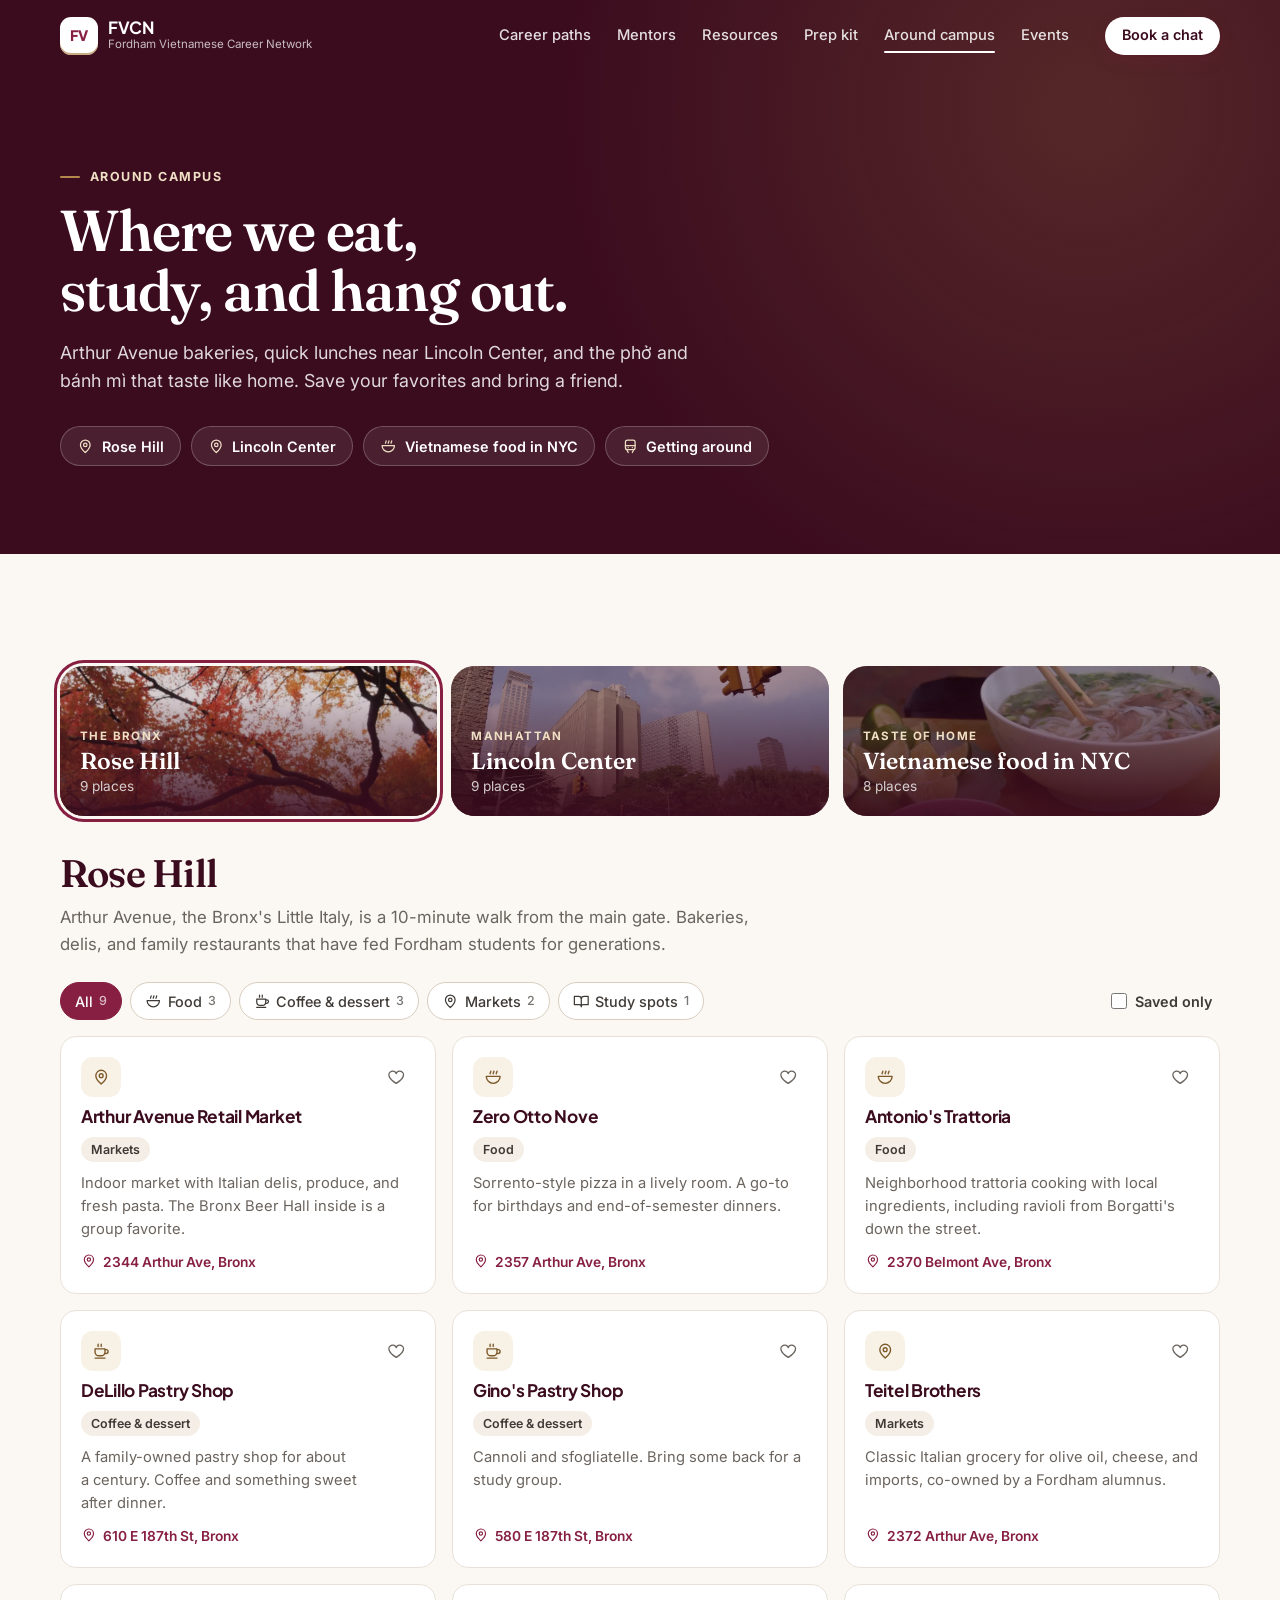
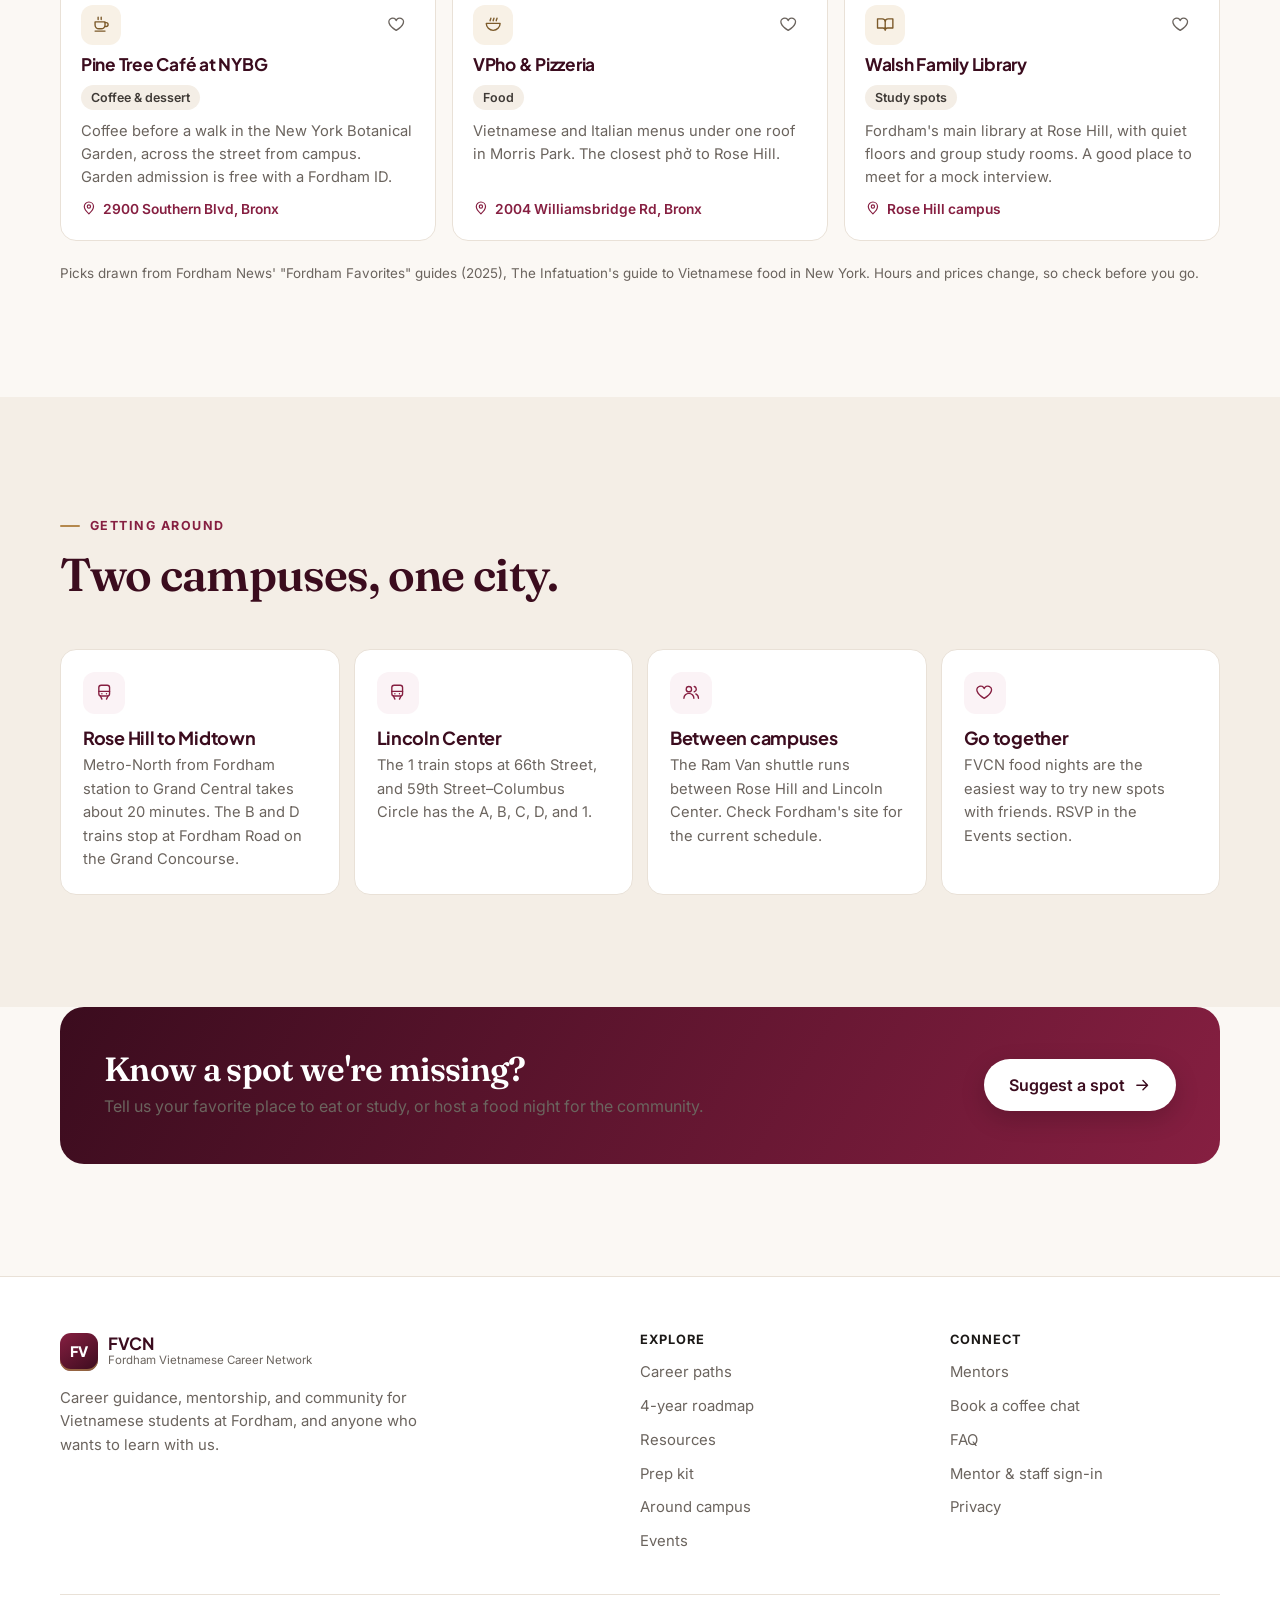
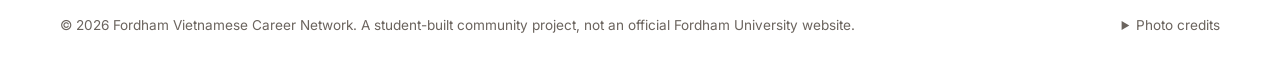
==== campus.html @ 56d2e9f6 "Add an Around campus guide for food, coffee, and study spots - New campus.html with 26 places in thr" ====
<!DOCTYPE html>
<html lang="en">
<head>
  <meta charset="UTF-8" />
  <meta name="viewport" content="width=device-width, initial-scale=1.0" />
  <title>Around campus · FVCN</title>
  <meta
    name="description"
    content="Where Vietnamese students at Fordham eat, get coffee, and study near Rose Hill and Lincoln Center, plus the best Vietnamese food in New York City."
  />
  <meta name="theme-color" content="#861f41" />
  <meta property="og:title" content="Around campus · FVCN" />
  <meta property="og:description" content="Food, coffee, and study spots near Rose Hill and Lincoln Center, plus Vietnamese food around NYC." />
  <meta property="og:type" content="website" />
  <meta property="og:url" content="https://dquanbui.github.io/Fordham_Vietnamese_Career_Network/campus.html" />
  <meta property="og:image" content="https://dquanbui.github.io/Fordham_Vietnamese_Career_Network/assets/og-image.jpg" />
  <meta name="twitter:card" content="summary_large_image" />
  <link rel="canonical" href="https://dquanbui.github.io/Fordham_Vietnamese_Career_Network/campus.html" />
  <link rel="icon" href="assets/icons/favicon.svg" type="image/svg+xml" />
  <link rel="icon" href="assets/icons/favicon-48.png" sizes="48x48" type="image/png" />
  <link rel="apple-touch-icon" href="assets/icons/apple-touch-icon.png" />
  <link rel="manifest" href="site.webmanifest" />

  <link rel="preconnect" href="https://fonts.googleapis.com" />
  <link rel="preconnect" href="https://fonts.gstatic.com" crossorigin />
  <link
    href="https://fonts.googleapis.com/css2?family=Fraunces:opsz,wght@9..144,500;9..144,600;9..144,700&family=Inter:wght@400;500;600;700&family=Plus+Jakarta+Sans:wght@600;700;800&display=swap"
    rel="stylesheet"
  />
  <link rel="stylesheet" href="css/style.css" />
  <link rel="stylesheet" href="css/campus.css" />
  <script>document.documentElement.classList.add("js");</script>
</head>
<body>
  <a class="skip-link" href="#main">Skip to content</a>

  <!-- Icon sprite: reference with <svg class="icon"><use href="#i-name"></use></svg> -->
  <svg class="sprite" aria-hidden="true" focusable="false">
    <symbol id="i-arrow-right" viewBox="0 0 24 24"><path d="M5 12h14M13 6l6 6-6 6" /></symbol>
    <symbol id="i-check" viewBox="0 0 24 24"><path d="M20 6 9 17l-5-5" /></symbol>
    <symbol id="i-search" viewBox="0 0 24 24"><circle cx="11" cy="11" r="7" /><path d="m20 20-3.5-3.5" /></symbol>
    <symbol id="i-calendar" viewBox="0 0 24 24"><rect x="3" y="5" width="18" height="16" rx="2" /><path d="M16 3v4M8 3v4M3 10h18" /></symbol>
    <symbol id="i-calendar-plus" viewBox="0 0 24 24"><rect x="3" y="5" width="18" height="16" rx="2" /><path d="M16 3v4M8 3v4M3 10h18M12 13v5M9.5 15.5h5" /></symbol>
    <symbol id="i-clock" viewBox="0 0 24 24"><circle cx="12" cy="12" r="9" /><path d="M12 7v5l3 2" /></symbol>
    <symbol id="i-pin" viewBox="0 0 24 24"><path d="M12 21s-7-6.2-7-11a7 7 0 0 1 14 0c0 4.8-7 11-7 11z" /><circle cx="12" cy="10" r="2.5" /></symbol>
    <symbol id="i-coffee" viewBox="0 0 24 24"><path d="M4 9h13v4a5 5 0 0 1-5 5H9a5 5 0 0 1-5-5z" /><path d="M17 10h1.5a2.5 2.5 0 0 1 0 5H17M8 3v3M12 3v3M4 21h13" /></symbol>
    <symbol id="i-users" viewBox="0 0 24 24"><circle cx="9" cy="8" r="3.5" /><path d="M2.5 20a6.5 6.5 0 0 1 13 0M16 4.6a3.5 3.5 0 0 1 0 6.8M18 14.3a6.5 6.5 0 0 1 3.5 5.7" /></symbol>
    <symbol id="i-compass" viewBox="0 0 24 24"><circle cx="12" cy="12" r="9" /><path d="m15.5 8.5-2 5-5 2 2-5z" /></symbol>
    <symbol id="i-send" viewBox="0 0 24 24"><path d="M21 3 10 14M21 3l-7 18-4-7-7-4z" /></symbol>
    <symbol id="i-message" viewBox="0 0 24 24"><path d="M21 12a8 8 0 0 1-11.6 7.1L4 20l1-4.6A8 8 0 1 1 21 12z" /></symbol>
    <symbol id="i-chart" viewBox="0 0 24 24"><path d="M3 3v18h18" /><path d="m7 15 4-4 3 3 5-6" /></symbol>
    <symbol id="i-megaphone" viewBox="0 0 24 24"><path d="M3 10v4a1 1 0 0 0 1 1h3l7 5V4L7 9H4a1 1 0 0 0-1 1z" /><path d="M18 8.5a5 5 0 0 1 0 7" /></symbol>
    <symbol id="i-database" viewBox="0 0 24 24"><ellipse cx="12" cy="5.5" rx="8" ry="3" /><path d="M4 5.5v13c0 1.7 3.6 3 8 3s8-1.3 8-3v-13M4 12c0 1.7 3.6 3 8 3s8-1.3 8-3" /></symbol>
    <symbol id="i-calculator" viewBox="0 0 24 24"><rect x="5" y="2.5" width="14" height="19" rx="2" /><path d="M8.5 6.5h7M8.5 11h.01M12 11h.01M15.5 11h.01M8.5 14.5h.01M12 14.5h.01M15.5 14.5h.01M8.5 18h7" /></symbol>
    <symbol id="i-code" viewBox="0 0 24 24"><path d="m8 7-5 5 5 5M16 7l5 5-5 5M14 4l-4 16" /></symbol>
    <symbol id="i-book" viewBox="0 0 24 24"><path d="M2 5h6a4 4 0 0 1 4 4v11a3 3 0 0 0-3-3H2zM22 5h-6a4 4 0 0 0-4 4v11a3 3 0 0 1 3-3h7z" /></symbol>
    <symbol id="i-file" viewBox="0 0 24 24"><path d="M14 3H7a2 2 0 0 0-2 2v14a2 2 0 0 0 2 2h10a2 2 0 0 0 2-2V8z" /><path d="M14 3v5h5M9 13h6M9 17h6" /></symbol>
    <symbol id="i-external" viewBox="0 0 24 24"><path d="M14 4h6v6M20 4l-9 9M18 14v5a1 1 0 0 1-1 1H5a1 1 0 0 1-1-1V7a1 1 0 0 1 1-1h5" /></symbol>
    <symbol id="i-ball" viewBox="0 0 24 24"><circle cx="12" cy="12" r="9" /><path d="m12 7.5 4 2.9-1.5 4.6h-5L8 10.4zM12 3v4.5M16 10.4l4.3-1.3M14.5 15l2.6 3.6M9.5 15l-2.6 3.6M8 10.4 3.7 9.1" /></symbol>
    <symbol id="i-hoop" viewBox="0 0 24 24"><circle cx="12" cy="12" r="9" /><path d="M3 12h18M12 3v18M5.6 5.6a9 9 0 0 1 0 12.8M18.4 5.6a9 9 0 0 0 0 12.8" /></symbol>
    <symbol id="i-bowl" viewBox="0 0 24 24"><path d="M3 11h18a9 9 0 0 1-18 0z" /><path d="M8 7.5c0-1.5 1-2 1-3.5M12 7.5c0-1.5 1-2 1-3.5M16 7.5c0-1.5 1-2 1-3.5" /></symbol>
    <symbol id="i-city" viewBox="0 0 24 24"><path d="M3 21h18M5 21V10l5-3v14M10 21V4l6 3v14M16 21v-9l4 2v7M13 10h.01M13 13h.01M13 16h.01" /></symbol>
    <symbol id="i-heart" viewBox="0 0 24 24"><path d="M12 20s-7.5-4.5-9.2-9.3A4.8 4.8 0 0 1 12 7.2a4.8 4.8 0 0 1 9.2 3.5C19.5 15.5 12 20 12 20z" /></symbol>
    <symbol id="i-cap" viewBox="0 0 24 24"><path d="m2 9 10-5 10 5-10 5z" /><path d="M6 11v5c0 1.5 2.7 3 6 3s6-1.5 6-3v-5M22 9v6" /></symbol>
    <symbol id="i-plus" viewBox="0 0 24 24"><path d="M12 5v14M5 12h14" /></symbol>
    <symbol id="i-chevron" viewBox="0 0 24 24"><path d="m6 9 6 6 6-6" /></symbol>
    <symbol id="i-menu" viewBox="0 0 24 24"><path d="M4 7h16M4 12h16M4 17h16" /></symbol>
    <symbol id="i-x" viewBox="0 0 24 24"><path d="M6 6l12 12M18 6 6 18" /></symbol>
    <symbol id="i-copy" viewBox="0 0 24 24"><rect x="8" y="8" width="13" height="13" rx="2" /><path d="M16 8V5a2 2 0 0 0-2-2H5a2 2 0 0 0-2 2v9a2 2 0 0 0 2 2h3" /></symbol>
    <symbol id="i-arrow-up" viewBox="0 0 24 24"><path d="M12 19V5M6 11l6-6 6 6" /></symbol>
    <symbol id="i-briefcase" viewBox="0 0 24 24"><rect x="3" y="7" width="18" height="13" rx="2" /><path d="M9 7V5a2 2 0 0 1 2-2h2a2 2 0 0 1 2 2v2M3 13h18" /></symbol>
    <!-- Filled brand mark: use with class="icon icon-fill" -->
    <symbol id="i-linkedin" viewBox="0 0 24 24"><path d="M20.45 20.45h-3.56v-5.57c0-1.33-.02-3.04-1.85-3.04-1.85 0-2.14 1.45-2.14 2.94v5.67H9.35V9h3.41v1.56h.05c.48-.9 1.64-1.85 3.37-1.85 3.6 0 4.27 2.37 4.27 5.46v6.28zM5.34 7.43a2.06 2.06 0 1 1 0-4.12 2.06 2.06 0 0 1 0 4.12zM7.12 20.45H3.56V9h3.56v11.45zM22.22 0H1.77C.79 0 0 .77 0 1.73v20.54C0 23.23.79 24 1.77 24h20.45c.98 0 1.78-.77 1.78-1.73V1.73C24 .77 23.2 0 22.22 0z" /></symbol>
    <symbol id="i-play" viewBox="0 0 24 24"><path d="M7 4.5v15l12-7.5z" /></symbol>
    <symbol id="i-shuffle" viewBox="0 0 24 24"><path d="M16 3h5v5M4 20 21 3M21 16v5h-5M15 15l6 6M4 4l5 5" /></symbol>
    <symbol id="i-star" viewBox="0 0 24 24"><path d="m12 3 2.7 5.6 6.1.9-4.4 4.3 1 6.1L12 17l-5.4 2.9 1-6.1-4.4-4.3 6.1-.9z" /></symbol>
    <symbol id="i-globe" viewBox="0 0 24 24"><circle cx="12" cy="12" r="9" /><path d="M3 12h18M12 3a14 14 0 0 1 0 18M12 3a14 14 0 0 0 0 18" /></symbol>
    <symbol id="i-train" viewBox="0 0 24 24"><rect x="5" y="3" width="14" height="14" rx="3" /><path d="M5 11h14M9 21l-2-4M15 21l2-4M9 14h.01M15 14h.01" /></symbol>
    <symbol id="i-list" viewBox="0 0 24 24"><path d="M9 6h11M9 12h11M9 18h11M4.5 6h.01M4.5 12h.01M4.5 18h.01" /></symbol>
    <symbol id="i-edit" viewBox="0 0 24 24"><path d="M4 20h4L19 9a2.8 2.8 0 0 0-4-4L4 16z" /><path d="m13.5 6.5 4 4" /></symbol>
    <symbol id="i-flag" viewBox="0 0 24 24"><path d="M5 21V4M5 4h11l-2 4 2 4H5" /></symbol>
  </svg>

  <header class="site-header" id="siteHeader">
    <nav class="navbar container" aria-label="Main">
      <a href="index.html" class="brand" aria-label="FVCN home">
        <span class="brand-mark" aria-hidden="true">FV</span>
        <span class="brand-text">
          <strong>FVCN</strong>
          <small>Fordham Vietnamese Career Network</small>
        </span>
      </a>

      <div class="nav-links" id="navLinks">
        <a href="index.html#paths">Career paths</a>
        <a href="index.html#mentors">Mentors</a>
        <a href="index.html#resources">Resources</a>
        <a href="prep.html">Prep kit</a>
        <a href="campus.html" class="is-active" aria-current="page">Around campus</a>
        <a href="index.html#events">Events</a>
        <a href="index.html#booking" class="btn btn-primary nav-mobile-cta">Book a coffee chat</a>
      </div>

      <div class="nav-actions">
        <a href="index.html#booking" class="btn btn-primary btn-sm nav-cta">Book a chat</a>
        <button class="nav-toggle" id="navToggle" type="button" aria-label="Open menu" aria-expanded="false" aria-controls="navLinks">
          <svg class="icon" aria-hidden="true"><use href="#i-menu"></use></svg>
        </button>
      </div>
    </nav>
  </header>

  <main id="main">
    <section class="page-hero">
      <div class="container page-hero-inner">
        <p class="eyebrow eyebrow-light">Around campus</p>
        <h1>Where we eat, study, and hang out.</h1>
        <p class="page-hero-lead">
          Arthur Avenue bakeries, quick lunches near Lincoln Center, and the phở and bánh mì
          that taste like home. Save your favorites and bring a friend.
        </p>
        <nav class="page-hero-links" aria-label="On this page" id="areaLinks"></nav>
      </div>
    </section>

    <section class="section" id="places">
      <div class="container">
        <div class="area-tabs" id="areaTabs" role="tablist" aria-label="Area"></div>

        <div class="area-intro" id="areaIntro"></div>

        <div class="toolbar">
          <div class="chips" id="typeFilters" role="group" aria-label="Filter by type"></div>
          <label class="saved-toggle"><input type="checkbox" id="savedOnly" /> Saved only <span id="savedCount"></span></label>
        </div>

        <div class="place-grid" id="placeGrid" role="tabpanel"></div>
        <p class="place-sources">
          Picks drawn from Fordham News' "Fordham Favorites" guides (2025), The Infatuation's guide to
          Vietnamese food in New York. Hours and prices change, so check before you go.
        </p>
      </div>
    </section>

    <section class="section section-tinted" id="getting-around">
      <div class="container">
        <div class="section-head">
          <p class="eyebrow">Getting around</p>
          <h2>Two campuses, one city.</h2>
        </div>
        <div class="around-grid" id="aroundGrid"></div>
      </div>
    </section>

    <section class="section prep-cta-section">
      <div class="container">
        <div class="prep-cta">
          <div>
            <h2>Know a spot we're missing?</h2>
            <p>Tell us your favorite place to eat or study, or host a food night for the community.</p>
          </div>
          <a class="btn btn-light btn-lg" href="index.html#get-involved">Suggest a spot
            <svg class="icon" aria-hidden="true"><use href="#i-arrow-right"></use></svg></a>
        </div>
      </div>
    </section>
  </main>

  <footer class="footer">
    <div class="container footer-grid">
      <div class="footer-brand">
        <a href="index.html" class="brand">
          <span class="brand-mark" aria-hidden="true">FV</span>
          <span class="brand-text">
            <strong>FVCN</strong>
            <small>Fordham Vietnamese Career Network</small>
          </span>
        </a>
        <p>Career guidance, mentorship, and community for Vietnamese students at Fordham, and anyone who wants to learn with us.</p>
      </div>

      <nav class="footer-col" aria-label="Explore">
        <h3>Explore</h3>
        <a href="index.html#paths">Career paths</a>
        <a href="index.html#roadmap">4-year roadmap</a>
        <a href="index.html#resources">Resources</a>
        <a href="prep.html">Prep kit</a>
        <a href="campus.html">Around campus</a>
        <a href="index.html#events">Events</a>
      </nav>

      <nav class="footer-col" aria-label="Connect">
        <h3>Connect</h3>
        <a href="index.html#mentors">Mentors</a>
        <a href="index.html#booking">Book a coffee chat</a>
        <a href="index.html#faq">FAQ</a>
        <a href="dashboard.html">Mentor &amp; staff sign-in</a>
        <a href="privacy.html">Privacy</a>
      </nav>
    </div>
    <div class="container footer-bottom">
      <p>© <span id="year">2026</span> Fordham Vietnamese Career Network. A student-built community project, not an official Fordham University website.</p>
      <details class="credits">
        <summary>Photo credits</summary>
        <ul id="photoCredits"></ul>
      </details>
    </div>
  </footer>

  <button class="back-to-top" id="backToTop" type="button" aria-label="Back to top">
    <svg class="icon" aria-hidden="true"><use href="#i-arrow-up"></use></svg>
  </button>

  <div class="toast-region" id="toastRegion" aria-live="polite" aria-atomic="true"></div>

  <noscript>
    <p class="noscript">Please enable JavaScript to browse places around campus.</p>
  </noscript>

  <script src="js/utils.js"></script>
  <script src="js/page.js"></script>
  <script src="js/data.js"></script>
  <script src="js/campus-data.js"></script>
  <script src="js/campus.js"></script>
</body>
</html>
---- css/style.css ----
/* ==========================================================================
   Design tokens
   ========================================================================== */
:root {
  /* Fordham Maroon is PMS 208 C. Neutrals borrow from Rose Hill's limestone; bronze is the accent. */
  --maroon: #861f41;
  --maroon-700: #6b1733;
  --maroon-900: #3b0c1e;
  --maroon-50: #fbf3f6;
  --maroon-100: #f3dde5;
  --gold: #b4884d;
  --gold-50: #f8f1e6;
  --gold-100: #efdfc4;

  --bg: #fbf8f4;
  --surface: #ffffff;
  --surface-2: #f4eee6;
  --ink: #1c1917;
  --ink-2: #3f3a36;
  --muted: #6b645e;
  --line: #e9e1d7;
  --line-strong: #d9cdbf;
  --success: #1f7a4d;
  --success-50: #eaf6ef;
  --danger: #b42318;

  --font-body: "Inter", ui-sans-serif, system-ui, -apple-system, "Segoe UI", sans-serif;
  --font-display: "Plus Jakarta Sans", var(--font-body);
  --font-serif: "Fraunces", Georgia, "Times New Roman", serif;

  --radius-sm: 10px;
  --radius: 16px;
  --radius-lg: 24px;
  --shadow-sm: 0 1px 2px rgba(28, 25, 23, 0.05);
  --shadow: 0 1px 2px rgba(28, 25, 23, 0.04), 0 8px 24px rgba(59, 12, 30, 0.06);
  --shadow-lg: 0 2px 4px rgba(28, 25, 23, 0.04), 0 24px 60px rgba(59, 12, 30, 0.12);

  --accent: var(--maroon);
  --container: 1160px;
  --header-h: 72px;
  --ease: cubic-bezier(0.2, 0.7, 0.2, 1);
}

/* ==========================================================================
   Base
   ========================================================================== */
*,
*::before,
*::after {
  box-sizing: border-box;
}

* {
  margin: 0;
}

html {
  scroll-behavior: smooth;
  scroll-padding-top: calc(var(--header-h) + 16px);
  -webkit-text-size-adjust: 100%;
}

body {
  font-family: var(--font-body);
  font-size: 1rem;
  line-height: 1.6;
  color: var(--ink);
  background: var(--bg);
  -webkit-font-smoothing: antialiased;
  overflow-x: hidden;
}

img,
svg {
  display: block;
  max-width: 100%;
}

/* Components set their own display; make sure the hidden attribute always wins. */
[hidden] {
  display: none !important;
}

a {
  color: inherit;
  text-decoration: none;
}

button,
input,
select,
textarea {
  font: inherit;
  color: inherit;
}

button {
  cursor: pointer;
  background: none;
  border: 0;
  padding: 0;
}

ul,
ol {
  padding: 0;
  list-style: none;
}

h1,
h2,
h3 {
  font-family: var(--font-display);
  color: var(--maroon-900);
  line-height: 1.15;
  letter-spacing: -0.025em;
  text-wrap: balance;
}

h1,
h2 {
  font-family: var(--font-serif);
  font-optical-sizing: auto;
  font-weight: 600;
  letter-spacing: -0.02em;
}

h1 {
  font-size: clamp(2.6rem, 5.6vw, 4.5rem);
  line-height: 1.04;
}

h2 {
  font-size: clamp(2rem, 3.6vw, 2.9rem);
  line-height: 1.1;
}

h3 {
  font-size: 1.125rem;
  font-weight: 700;
  letter-spacing: -0.015em;
}

p {
  color: var(--muted);
  text-wrap: pretty;
}

:focus-visible {
  outline: 3px solid rgba(180, 136, 77, 0.7);
  outline-offset: 2px;
  border-radius: 6px;
}

::selection {
  background: var(--maroon-100);
  color: var(--maroon-900);
}

.icon {
  width: 1.15em;
  height: 1.15em;
  flex: none;
  fill: none;
  stroke: currentColor;
  stroke-width: 1.8;
  stroke-linecap: round;
  stroke-linejoin: round;
}

.sprite {
  position: absolute;
  width: 0;
  height: 0;
  overflow: hidden;
}

.sr-only {
  position: absolute;
  width: 1px;
  height: 1px;
  padding: 0;
  margin: -1px;
  overflow: hidden;
  clip: rect(0, 0, 0, 0);
  white-space: nowrap;
  border: 0;
}

.skip-link {
  position: absolute;
  left: 16px;
  top: -60px;
  z-index: 200;
  padding: 10px 16px;
  border-radius: var(--radius-sm);
  background: var(--maroon);
  color: white;
  font-weight: 600;
  transition: top 0.2s;
}

.skip-link:focus {
  top: 12px;
}

.container {
  width: min(var(--container), 100% - 40px);
  margin-inline: auto;
}

.section {
  padding-block: clamp(72px, 9vw, 112px);
}

.section-tinted {
  background: var(--surface-2);
}

.section-head {
  max-width: 720px;
  margin-bottom: clamp(32px, 4vw, 48px);
}

.section-head h2 {
  margin-bottom: 14px;
}

.section-head p:not(.eyebrow) {
  font-size: 1.075rem;
}

.eyebrow {
  display: inline-flex;
  align-items: center;
  gap: 10px;
  margin-bottom: 14px;
  color: var(--maroon);
  font-size: 0.78rem;
  font-weight: 700;
  letter-spacing: 0.12em;
  text-transform: uppercase;
}

.eyebrow::before {
  content: "";
  width: 20px;
  height: 2px;
  border-radius: 2px;
  background: var(--gold);
}

.eyebrow-light {
  color: var(--gold-100);
}

.lead {
  font-size: clamp(1.075rem, 1.4vw, 1.2rem);
  color: var(--ink-2);
}

/* ==========================================================================
   Buttons, chips, tags
   ========================================================================== */
.btn {
  display: inline-flex;
  align-items: center;
  justify-content: center;
  gap: 8px;
  min-height: 44px;
  padding: 0 18px;
  border: 1px solid transparent;
  border-radius: 999px;
  font-weight: 600;
  font-size: 0.95rem;
  line-height: 1;
  white-space: nowrap;
  transition: background 0.2s, border-color 0.2s, color 0.2s, box-shadow 0.2s, transform 0.2s var(--ease);
}

.btn:active {
  transform: translateY(1px);
}

.btn-sm {
  min-height: 38px;
  padding: 0 16px;
  font-size: 0.9rem;
}

.btn-lg {
  min-height: 52px;
  padding: 0 24px;
  font-size: 1rem;
}

.btn-block {
  width: 100%;
}

.btn-primary {
  background: var(--maroon);
  color: white;
  box-shadow: 0 1px 2px rgba(59, 12, 30, 0.2), 0 6px 16px rgba(134, 31, 65, 0.18);
}

.btn-primary:hover {
  background: var(--maroon-700);
  box-shadow: 0 1px 2px rgba(59, 12, 30, 0.2), 0 10px 24px rgba(134, 31, 65, 0.26);
}

.btn-secondary {
  background: var(--surface);
  color: var(--maroon-900);
  border-color: var(--line-strong);
  box-shadow: var(--shadow-sm);
}

.btn-secondary:hover {
  border-color: var(--maroon);
  color: var(--maroon);
}

.btn-ghost {
  color: var(--maroon);
}

.btn-light {
  background: white;
  color: var(--maroon-900);
  box-shadow: 0 8px 24px rgba(0, 0, 0, 0.18);
}

.btn-light:hover {
  background: var(--gold-50);
  box-shadow: 0 12px 30px rgba(0, 0, 0, 0.24);
}

.btn-outline-light {
  border-color: rgba(255, 255, 255, 0.45);
  background: rgba(255, 255, 255, 0.06);
  color: white;
  backdrop-filter: blur(6px);
}

.btn-outline-light:hover {
  border-color: white;
  background: rgba(255, 255, 255, 0.14);
}

.btn-ghost:hover {
  background: var(--maroon-50);
}

.btn[disabled],
.btn.is-loading {
  opacity: 0.7;
  pointer-events: none;
}

.btn.is-loading .icon {
  display: none;
}

.btn.is-loading::after {
  content: "";
  width: 16px;
  height: 16px;
  border: 2px solid currentColor;
  border-right-color: transparent;
  border-radius: 50%;
  animation: spin 0.7s linear infinite;
}

.icon-btn {
  display: grid;
  place-items: center;
  width: 40px;
  height: 40px;
  border-radius: 50%;
  color: var(--ink-2);
  transition: background 0.2s;
}

.icon-btn:hover {
  background: var(--surface-2);
}

.chips {
  display: flex;
  flex-wrap: wrap;
  gap: 8px;
}

.chip {
  display: inline-flex;
  align-items: center;
  gap: 6px;
  min-height: 38px;
  padding: 0 14px;
  border: 1px solid var(--line-strong);
  border-radius: 999px;
  background: var(--surface);
  color: var(--ink-2);
  font-size: 0.9rem;
  font-weight: 500;
  transition: background 0.2s, border-color 0.2s, color 0.2s;
}

.chip:hover {
  border-color: var(--maroon);
  color: var(--maroon);
}

.chip[aria-pressed="true"] {
  background: var(--maroon);
  border-color: var(--maroon);
  color: white;
}

.chip .count {
  font-size: 0.78rem;
  opacity: 0.7;
}

.tag {
  display: inline-flex;
  align-items: center;
  gap: 6px;
  padding: 4px 10px;
  border-radius: 999px;
  background: var(--surface-2);
  color: var(--ink-2);
  font-size: 0.78rem;
  font-weight: 600;
  line-height: 1.4;
  white-space: nowrap;
}

.tag-maroon {
  background: var(--maroon-50);
  color: var(--maroon);
}

.tag-gold {
  background: var(--gold-50);
  color: #7c5a2a;
}

.tag-success {
  background: var(--success-50);
  color: var(--success);
}

/* ==========================================================================
   Header
   ========================================================================== */
.site-header {
  position: fixed;
  inset: 0 0 auto;
  z-index: 100;
  height: var(--header-h);
  background: rgba(252, 250, 247, 0.8);
  backdrop-filter: saturate(180%) blur(14px);
  -webkit-backdrop-filter: saturate(180%) blur(14px);
  border-bottom: 1px solid transparent;
  transition: border-color 0.25s, box-shadow 0.25s;
}

.site-header.is-scrolled {
  border-bottom-color: var(--line);
  box-shadow: 0 4px 20px rgba(59, 12, 30, 0.04);
}

.navbar {
  height: 100%;
  display: flex;
  align-items: center;
  gap: 24px;
}

.brand {
  display: flex;
  align-items: center;
  gap: 10px;
  flex: none;
}

.brand-mark {
  display: grid;
  place-items: center;
  width: 38px;
  height: 38px;
  border-radius: 11px;
  background: linear-gradient(145deg, var(--maroon), var(--maroon-900));
  color: white;
  font-family: var(--font-display);
  font-size: 0.9rem;
  font-weight: 800;
  letter-spacing: -0.02em;
  box-shadow: inset 0 -2px 0 rgba(180, 136, 77, 0.7);
}

.brand-text strong {
  display: block;
  font-family: var(--font-display);
  font-size: 1.05rem;
  line-height: 1.1;
  color: var(--maroon-900);
  letter-spacing: -0.02em;
}

.brand-text small {
  display: block;
  color: var(--muted);
  font-size: 0.72rem;
  line-height: 1.3;
}

.nav-links {
  display: flex;
  align-items: center;
  gap: 2px;
  margin-left: auto;
}

.nav-links a:not(.btn) {
  position: relative;
  padding: 8px 12px;
  border-radius: 8px;
  color: var(--ink-2);
  font-size: 0.92rem;
  font-weight: 500;
  transition: color 0.2s, background 0.2s;
}

.nav-links a:not(.btn):hover {
  color: var(--maroon);
  background: var(--maroon-50);
}

.nav-links a.is-active {
  color: var(--maroon);
}

.nav-links a.is-active::after {
  content: "";
  position: absolute;
  left: 12px;
  right: 12px;
  bottom: 2px;
  height: 2px;
  border-radius: 2px;
  background: var(--maroon);
}

.nav-mobile-cta {
  display: none;
}

.site-header:not(.is-scrolled) {
  background: transparent;
  backdrop-filter: none;
  -webkit-backdrop-filter: none;
}

.site-header:not(.is-scrolled) .brand-text strong,
.site-header:not(.is-scrolled) .nav-toggle {
  color: white;
}

.site-header:not(.is-scrolled) .brand-text small {
  color: rgba(255, 255, 255, 0.72);
}

.site-header:not(.is-scrolled) .brand-mark {
  background: white;
  color: var(--maroon);
}

.site-header:not(.is-scrolled) .nav-toggle:hover {
  background: rgba(255, 255, 255, 0.14);
}

.site-header:not(.is-scrolled) .nav-cta {
  background: white;
  color: var(--maroon-900);
}

@media (min-width: 901px) {
  .site-header:not(.is-scrolled) .nav-links a:not(.btn) {
    color: rgba(255, 255, 255, 0.86);
  }

  .site-header:not(.is-scrolled) .nav-links a:not(.btn):hover {
    background: rgba(255, 255, 255, 0.12);
    color: white;
  }

  .site-header:not(.is-scrolled) .nav-links a.is-active::after {
    background: white;
  }
}

.nav-actions {
  display: flex;
  align-items: center;
  gap: 8px;
}

.nav-toggle {
  display: none;
  place-items: center;
  width: 42px;
  height: 42px;
  border-radius: 10px;
  color: var(--maroon-900);
}

.nav-toggle .icon {
  width: 22px;
  height: 22px;
}

.nav-toggle:hover {
  background: var(--maroon-50);
}

/* ==========================================================================
   Hero
   ========================================================================== */
.hero {
  position: relative;
  padding: calc(var(--header-h) + clamp(56px, 8vw, 112px)) 0 clamp(128px, 13vw, 168px);
  overflow: hidden;
  isolation: isolate;
  background: var(--maroon-900);
  color: white;
}

.hero-media {
  position: absolute;
  inset: 0;
  z-index: -2;
}

.hero-media img {
  width: 100%;
  height: 100%;
  object-fit: cover;
  object-position: center 40%;
  animation: heroZoom 16s ease-out both;
}

.hero::before {
  content: "";
  position: absolute;
  inset: 0;
  z-index: -1;
  background:
    linear-gradient(90deg, rgba(59, 12, 30, 0.95) 0%, rgba(59, 12, 30, 0.84) 38%, rgba(59, 12, 30, 0.5) 72%, rgba(59, 12, 30, 0.35) 100%),
    linear-gradient(180deg, rgba(59, 12, 30, 0.55) 0%, transparent 28%, transparent 62%, rgba(59, 12, 30, 0.75) 100%);
}

.hero-grid {
  display: grid;
  grid-template-columns: minmax(0, 1.15fr) minmax(0, 0.85fr);
  gap: clamp(40px, 6vw, 80px);
  align-items: center;
}

.hero h1 {
  margin-bottom: 22px;
  color: white;
}

.hero h1 .accent {
  font-style: italic;
  background: linear-gradient(90deg, #f6dfbb, #d9a866);
  -webkit-background-clip: text;
  background-clip: text;
  -webkit-text-fill-color: transparent;
}

.hero .lead {
  max-width: 580px;
  color: rgba(255, 255, 255, 0.86);
}

.hero-actions {
  display: flex;
  flex-wrap: wrap;
  gap: 12px;
  margin-top: 32px;
}

.hero-quick {
  margin-top: 36px;
  padding-top: 24px;
  border-top: 1px solid rgba(255, 255, 255, 0.18);
}

.hero-quick-label {
  display: block;
  margin-bottom: 12px;
  color: rgba(255, 255, 255, 0.72);
  font-size: 0.875rem;
  font-weight: 500;
}

.hero-chips {
  display: flex;
  flex-wrap: wrap;
  gap: 8px;
}

.hero-chips .chip {
  border-color: rgba(255, 255, 255, 0.24);
  background: rgba(255, 255, 255, 0.08);
  color: white;
  backdrop-filter: blur(6px);
}

.hero-chips .chip .icon {
  color: var(--gold-100);
}

.hero-chips .chip:hover {
  border-color: white;
  background: white;
  color: var(--maroon);
}

.hero-chips .chip:hover .icon {
  color: inherit;
}

.hero-credit {
  position: absolute;
  left: 0;
  right: 0;
  bottom: 96px;
  display: flex;
  justify-content: flex-end;
  align-items: center;
  gap: 6px;
  color: rgba(255, 255, 255, 0.6);
  font-size: 0.78rem;
}

.hero-credit .icon {
  width: 14px;
  height: 14px;
}

.hero-card {
  padding: 24px;
  border: 1px solid rgba(255, 255, 255, 0.4);
  border-radius: var(--radius-lg);
  background: var(--surface);
  color: var(--ink);
  box-shadow: 0 30px 80px rgba(0, 0, 0, 0.35);
}

.hero-card-head {
  display: flex;
  align-items: flex-start;
  justify-content: space-between;
  gap: 12px;
  margin-bottom: 18px;
}

.hero-card-kicker {
  display: flex;
  align-items: center;
  gap: 8px;
  margin-bottom: 4px;
  color: var(--success);
  font-size: 0.8rem;
  font-weight: 600;
}

.live-dot {
  width: 8px;
  height: 8px;
  border-radius: 50%;
  background: #22a06b;
  box-shadow: 0 0 0 0 rgba(34, 160, 107, 0.5);
  animation: pulse 2s infinite;
}

.hero-card-title {
  font-size: 1.2rem;
}

.hero-mentors {
  display: grid;
  grid-template-columns: minmax(0, 1fr);
  gap: 4px;
}

.hero-mentor {
  display: flex;
  align-items: center;
  gap: 12px;
  padding: 10px;
  margin-inline: -10px;
  border-radius: 12px;
  transition: background 0.2s;
}

.hero-mentor:hover {
  background: var(--surface-2);
}

.hero-mentor-info,
.mini-item-info {
  flex: 1;
  min-width: 0;
  text-align: left;
}

.hero-mentor-info:hover strong,
.mini-item-info:hover strong {
  color: var(--maroon);
}

.hero-mentor-info strong {
  display: block;
  color: var(--ink);
  font-size: 0.95rem;
  font-weight: 600;
}

.hero-mentor-info > span {
  display: block;
  overflow: hidden;
  color: var(--muted);
  font-size: 0.82rem;
  white-space: nowrap;
  text-overflow: ellipsis;
}

.hero-mentor-info .company {
  display: inline-flex;
  vertical-align: bottom;
  gap: 5px;
  font-size: inherit;
  font-weight: 600;
  color: var(--ink-2);
}

.hero-mentor-info .company-marks {
  display: inline-flex;
  flex: none;
}

.company-marks .company-icon + .company-icon {
  margin-left: -6px;
}

.company-icon {
  width: 16px;
  height: 16px;
  border-radius: 4px;
}

.hero-mentor-info .dot {
  margin: 0 5px;
}

.hero-card-link {
  display: inline-flex;
  align-items: center;
  gap: 6px;
  margin-top: 10px;
  color: var(--maroon);
  font-size: 0.9rem;
  font-weight: 600;
}

.hero-card-link:hover .icon {
  transform: translateX(3px);
}

.hero-card-link .icon {
  transition: transform 0.2s var(--ease);
}

.hero-card-foot {
  display: flex;
  flex-wrap: wrap;
  gap: 8px 20px;
  margin-top: 18px;
  padding-top: 16px;
  border-top: 1px solid var(--line);
  color: var(--muted);
  font-size: 0.85rem;
}

.hero-card-foot span {
  display: inline-flex;
  align-items: center;
  gap: 6px;
}

/* ==========================================================================
   Avatars (shared)
   ========================================================================== */
.avatar {
  display: grid;
  place-items: center;
  flex: none;
  width: 44px;
  height: 44px;
  border-radius: 50%;
  background: var(--accent);
  color: white;
  font-family: var(--font-display);
  font-size: 0.9rem;
  font-weight: 700;
  letter-spacing: -0.01em;
}

.avatar-lg {
  width: 56px;
  height: 56px;
  font-size: 1.05rem;
}

[data-major="finance"] { --accent: #861f41; }
[data-major="marketing"] { --accent: #b45309; }
[data-major="info-systems"] { --accent: #1d4ed8; }
[data-major="ais"] { --accent: #047857; }
[data-major="cs"] { --accent: #6d28d9; }

/* ==========================================================================
   Proof: stats + logo marquee
   ========================================================================== */
.proof {
  position: relative;
  z-index: 2;
  margin-top: -72px;
  padding-bottom: clamp(56px, 7vw, 88px);
}

.stats {
  display: grid;
  grid-template-columns: repeat(4, 1fr);
  border: 1px solid var(--line);
  border-radius: var(--radius-lg);
  background: var(--surface);
  box-shadow: var(--shadow-lg);
}

.stat {
  display: flex;
  flex-direction: column-reverse;
  justify-content: flex-end;
  padding: 24px 28px;
}

.stat + .stat {
  border-left: 1px solid var(--line);
}

.stat dd {
  margin: 0;
  color: var(--maroon);
  font-family: var(--font-serif);
  font-size: clamp(1.9rem, 3vw, 2.4rem);
  font-weight: 800;
  line-height: 1.1;
  letter-spacing: -0.03em;
  font-variant-numeric: tabular-nums;
}

.stat dt {
  margin-top: 4px;
  color: var(--muted);
  font-size: 0.9rem;
}

.logos {
  margin-top: clamp(40px, 5vw, 56px);
}

.logos-label {
  margin-bottom: 18px;
  text-align: center;
  color: var(--muted);
  font-size: 0.875rem;
  font-weight: 500;
}

.logo-marquee {
  overflow: hidden;
  mask-image: linear-gradient(90deg, transparent, black 8%, black 92%, transparent);
  -webkit-mask-image: linear-gradient(90deg, transparent, black 8%, black 92%, transparent);
}

.logo-track {
  display: flex;
  width: max-content;
  animation: marquee 45s linear infinite;
}

.logo-marquee:hover .logo-track,
.logo-marquee:focus-within .logo-track {
  animation-play-state: paused;
}

.logo-set {
  display: flex;
  gap: 14px;
  padding-right: 14px;
}

.logo-card {
  width: 168px;
  height: 84px;
  flex: none;
  overflow: hidden;
  border: 1px solid var(--line);
  border-radius: 14px;
  background: white;
  transition: border-color 0.25s, box-shadow 0.25s, transform 0.25s var(--ease);
}

.logo-card img {
  width: 100%;
  height: 100%;
  padding: 14px 18px;
  object-fit: contain;
}

.logo-card-cover img {
  padding: 0;
  object-fit: cover;
}

.logo-card:hover {
  border-color: var(--line-strong);
  box-shadow: var(--shadow);
  transform: translateY(-2px);
}

/* ==========================================================================
   How it works
   ========================================================================== */
.steps {
  display: grid;
  grid-template-columns: repeat(4, 1fr);
  gap: 16px;
  counter-reset: step;
}

.step {
  position: relative;
  padding: 24px;
  border: 1px solid var(--line);
  border-radius: var(--radius);
  background: var(--surface);
}

.step-num {
  position: absolute;
  top: 20px;
  right: 22px;
  color: var(--line-strong);
  font-family: var(--font-display);
  font-size: 1.6rem;
  font-weight: 800;
  line-height: 1;
}

.step-icon,
.community-icon,
.involve-icon {
  display: grid;
  place-items: center;
  width: 44px;
  height: 44px;
  margin-bottom: 18px;
  border-radius: 12px;
  background: var(--maroon-50);
  color: var(--maroon);
}

.step-icon .icon,
.community-icon .icon,
.involve-icon .icon {
  width: 22px;
  height: 22px;
}

.step h3 {
  margin-bottom: 6px;
}

.step p {
  font-size: 0.95rem;
}

/* ==========================================================================
   Career paths explorer
   ========================================================================== */
.paths {
  display: grid;
  grid-template-columns: 280px minmax(0, 1fr);
  gap: 24px;
  align-items: start;
}

.paths-tabs {
  display: grid;
  gap: 6px;
  position: sticky;
  top: calc(var(--header-h) + 24px);
}

.path-tab {
  display: flex;
  align-items: center;
  gap: 12px;
  width: 100%;
  padding: 12px 14px;
  border: 1px solid transparent;
  border-radius: 14px;
  color: var(--ink-2);
  font-weight: 600;
  text-align: left;
  transition: background 0.2s, border-color 0.2s, color 0.2s;
}

.path-tab-icon {
  display: grid;
  place-items: center;
  flex: none;
  width: 36px;
  height: 36px;
  border-radius: 10px;
  background: var(--surface);
  color: var(--accent);
  border: 1px solid var(--line);
  transition: background 0.2s, color 0.2s;
}

.path-tab:hover {
  background: rgba(255, 255, 255, 0.6);
}

.path-tab[aria-selected="true"] {
  background: var(--surface);
  border-color: var(--line);
  color: var(--maroon-900);
  box-shadow: var(--shadow);
}

.path-tab[aria-selected="true"] .path-tab-icon {
  background: var(--accent);
  border-color: var(--accent);
  color: white;
}

.path-panel {
  padding: clamp(24px, 3.5vw, 40px);
  border: 1px solid var(--line);
  border-radius: var(--radius-lg);
  background: var(--surface);
  box-shadow: var(--shadow);
}

.path-panel.is-entering {
  animation: fadeUp 0.35s var(--ease);
}

.path-header {
  display: flex;
  align-items: center;
  gap: 16px;
  margin-bottom: 14px;
}

.path-header .path-tab-icon {
  width: 52px;
  height: 52px;
  border-radius: 14px;
  background: var(--accent);
  border-color: var(--accent);
  color: white;
}

.path-header .path-tab-icon .icon {
  width: 26px;
  height: 26px;
}

.path-header h3 {
  font-family: var(--font-serif);
  font-size: clamp(1.5rem, 2.6vw, 1.9rem);
  font-weight: 600;
}

.path-summary {
  max-width: 640px;
  font-size: 1.05rem;
  color: var(--ink-2);
}

.path-grid {
  display: grid;
  grid-template-columns: repeat(2, minmax(0, 1fr));
  gap: 28px 36px;
  margin-top: 32px;
}

.path-block h4 {
  margin-bottom: 12px;
  color: var(--muted);
  font-size: 0.78rem;
  font-weight: 700;
  letter-spacing: 0.08em;
  text-transform: uppercase;
}

.role-list {
  display: flex;
  flex-wrap: wrap;
  gap: 8px;
}

.check-list {
  display: grid;
  gap: 8px;
}

.check-list li {
  display: flex;
  gap: 10px;
  color: var(--ink-2);
  font-size: 0.95rem;
}

.check-list .icon {
  margin-top: 3px;
  color: var(--success);
  width: 1em;
  height: 1em;
  stroke-width: 2.4;
}

.timeline {
  display: grid;
  gap: 0;
}

.timeline li {
  position: relative;
  padding: 0 0 16px 22px;
}

.timeline li::before {
  content: "";
  position: absolute;
  left: 0;
  top: 7px;
  width: 9px;
  height: 9px;
  border-radius: 50%;
  background: var(--accent);
  box-shadow: 0 0 0 3px var(--surface), 0 0 0 4px var(--line-strong);
}

.timeline li:not(:last-child)::after {
  content: "";
  position: absolute;
  left: 4px;
  top: 20px;
  bottom: 0;
  width: 1px;
  background: var(--line-strong);
}

.timeline strong {
  display: block;
  color: var(--ink);
  font-size: 0.9rem;
}

.timeline span {
  color: var(--muted);
  font-size: 0.9rem;
}

.mini-list {
  display: grid;
  gap: 8px;
}

.mini-item {
  display: flex;
  align-items: center;
  gap: 12px;
  padding: 10px 12px;
  border: 1px solid var(--line);
  border-radius: 12px;
  transition: border-color 0.2s, background 0.2s;
}

.mini-item:hover {
  border-color: var(--line-strong);
  background: var(--bg);
}

.mini-item .avatar {
  width: 36px;
  height: 36px;
  font-size: 0.78rem;
}

.mini-item-info {
  flex: 1;
  min-width: 0;
}

.mini-item-info strong {
  display: block;
  font-size: 0.92rem;
  font-weight: 600;
  line-height: 1.3;
}

.mini-item-info span {
  display: block;
  color: var(--muted);
  font-size: 0.8rem;
  line-height: 1.3;
}

.mini-item > .icon {
  color: var(--muted);
}

.path-footer {
  display: flex;
  flex-wrap: wrap;
  gap: 12px;
  margin-top: 32px;
  padding-top: 24px;
  border-top: 1px solid var(--line);
}

.empty-inline {
  color: var(--muted);
  font-size: 0.92rem;
}

.text-link {
  color: var(--maroon);
  font-weight: 600;
  text-decoration: underline;
  text-underline-offset: 3px;
  text-decoration-thickness: 1px;
}

/* ==========================================================================
   Roadmap
   ========================================================================== */
.year-tabs {
  display: inline-flex;
  flex-wrap: wrap;
  gap: 4px;
  padding: 4px;
  margin-bottom: 20px;
  border: 1px solid var(--line);
  border-radius: 999px;
  background: var(--surface-2);
}

.year-tab {
  display: inline-flex;
  align-items: center;
  gap: 8px;
  min-height: 40px;
  padding: 0 18px;
  border-radius: 999px;
  color: var(--ink-2);
  font-weight: 600;
  font-size: 0.93rem;
  transition: background 0.2s, color 0.2s, box-shadow 0.2s;
}

.year-tab:hover {
  color: var(--maroon);
}

.year-tab[aria-selected="true"] {
  background: var(--surface);
  color: var(--maroon-900);
  box-shadow: var(--shadow);
}

.year-tab .badge {
  padding: 1px 7px;
  border-radius: 999px;
  background: var(--line);
  color: var(--muted);
  font-size: 0.72rem;
  font-weight: 700;
}

.year-tab .badge.is-done {
  background: var(--success-50);
  color: var(--success);
}

.roadmap-panel {
  display: grid;
  grid-template-columns: minmax(0, 0.8fr) minmax(0, 1.2fr);
  gap: clamp(24px, 4vw, 56px);
  padding: clamp(24px, 3.5vw, 40px);
  border: 1px solid var(--line);
  border-radius: var(--radius-lg);
  background: var(--surface);
  box-shadow: var(--shadow);
}

.roadmap-panel.is-entering {
  animation: fadeUp 0.35s var(--ease);
}

.roadmap-focus .tag {
  margin-bottom: 14px;
}

.roadmap-focus h3 {
  margin-bottom: 10px;
  font-family: var(--font-serif);
  font-size: clamp(1.5rem, 2.6vw, 1.9rem);
  font-weight: 600;
}

.progress {
  margin-top: 28px;
}

.progress-label {
  display: flex;
  justify-content: space-between;
  margin-bottom: 8px;
  font-size: 0.875rem;
  font-weight: 600;
  color: var(--ink-2);
}

.progress-bar {
  height: 8px;
  overflow: hidden;
  border-radius: 999px;
  background: var(--surface-2);
}

.progress-bar span {
  display: block;
  height: 100%;
  border-radius: inherit;
  background: linear-gradient(90deg, var(--maroon), var(--gold));
  transition: width 0.5s var(--ease);
}

.roadmap-note {
  margin-top: 16px;
  font-size: 0.875rem;
}

.task-list {
  display: grid;
  gap: 8px;
}

.task {
  display: flex;
  align-items: flex-start;
  gap: 14px;
  padding: 14px 16px;
  border: 1px solid var(--line);
  border-radius: 14px;
  cursor: pointer;
  transition: border-color 0.2s, background 0.2s;
}

.task:hover {
  border-color: var(--line-strong);
  background: var(--bg);
}

.task input {
  position: absolute;
  opacity: 0;
  pointer-events: none;
}

.task-box {
  display: grid;
  place-items: center;
  flex: none;
  width: 22px;
  height: 22px;
  margin-top: 1px;
  border: 1.5px solid var(--line-strong);
  border-radius: 7px;
  background: var(--surface);
  color: white;
  transition: background 0.2s, border-color 0.2s;
}

.task-box .icon {
  width: 14px;
  height: 14px;
  stroke-width: 3;
  opacity: 0;
  transform: scale(0.5);
  transition: opacity 0.2s, transform 0.2s var(--ease);
}

.task input:checked + .task-box {
  background: var(--success);
  border-color: var(--success);
}

.task input:checked + .task-box .icon {
  opacity: 1;
  transform: scale(1);
}

.task input:focus-visible + .task-box {
  outline: 3px solid rgba(180, 136, 77, 0.7);
  outline-offset: 2px;
}

.task-text {
  color: var(--ink-2);
  font-size: 0.97rem;
  transition: color 0.2s;
}

.task input:checked ~ .task-text {
  color: var(--muted);
  text-decoration: line-through;
  text-decoration-color: var(--line-strong);
}

/* ==========================================================================
   Toolbar (search + filters)
   ========================================================================== */
.toolbar {
  display: flex;
  flex-wrap: wrap;
  align-items: center;
  justify-content: space-between;
  gap: 16px;
  margin-bottom: 16px;
}

.search {
  position: relative;
  display: flex;
  align-items: center;
  flex: 1 1 300px;
  max-width: 380px;
}

.search .icon {
  position: absolute;
  left: 14px;
  color: var(--muted);
  pointer-events: none;
}

.search input {
  width: 100%;
  height: 44px;
  padding: 0 14px 0 42px;
  border: 1px solid var(--line-strong);
  border-radius: 999px;
  background: var(--surface);
  transition: border-color 0.2s, box-shadow 0.2s;
}

.search input:focus,
.select-inline select:focus {
  outline: none;
  border-color: var(--maroon);
  box-shadow: 0 0 0 4px rgba(134, 31, 65, 0.1);
}

.select-inline select {
  height: 40px;
  padding: 0 38px 0 16px;
  border: 1px solid var(--line-strong);
  border-radius: 999px;
  background: var(--surface) url("data:image/svg+xml,%3Csvg xmlns='http://www.w3.org/2000/svg' viewBox='0 0 24 24' fill='none' stroke='%236b645e' stroke-width='2' stroke-linecap='round'%3E%3Cpath d='m6 9 6 6 6-6'/%3E%3C/svg%3E") no-repeat right 14px center / 16px;
  appearance: none;
  font-size: 0.9rem;
  font-weight: 500;
  cursor: pointer;
}

.result-count {
  margin-bottom: 16px;
  font-size: 0.875rem;
}

.empty-state {
  grid-column: 1 / -1;
  padding: 48px 24px;
  border: 1px dashed var(--line-strong);
  border-radius: var(--radius);
  text-align: center;
}

.empty-state h3 {
  margin-bottom: 6px;
}

.empty-state .btn {
  margin-top: 16px;
}

/* ==========================================================================
   Cards (mentor, resource, community)
   ========================================================================== */
.mentor-grid,
.resource-grid,
.community-grid {
  display: grid;
  grid-template-columns: repeat(3, minmax(0, 1fr));
  gap: 16px;
}

.card {
  display: flex;
  flex-direction: column;
  padding: 24px;
  border: 1px solid var(--line);
  border-radius: var(--radius);
  background: var(--surface);
  transition: border-color 0.25s, box-shadow 0.25s, transform 0.25s var(--ease);
  animation: fadeUp 0.4s var(--ease) both;
}

.card:hover {
  border-color: var(--line-strong);
  box-shadow: var(--shadow);
  transform: translateY(-3px);
}

.mentor-head {
  display: flex;
  align-items: center;
  gap: 14px;
  margin-bottom: 14px;
}

.mentor-head h3 {
  font-size: 1.1rem;
}

.mentor-role {
  color: var(--ink-2);
  font-size: 0.88rem;
  line-height: 1.4;
}

.mentor-role strong {
  color: var(--accent);
  font-weight: 600;
}

.mentor-major {
  align-self: flex-start;
}

.mentor-id {
  display: grid;
  justify-items: start;
  gap: 6px;
  flex: 1;
  min-width: 0;
}

.mentor-name {
  color: inherit;
  font: inherit;
  text-align: left;
  transition: color 0.2s;
}

.mentor-name:hover {
  color: var(--maroon);
}

.linkedin-link {
  display: grid;
  place-items: center;
  flex: none;
  align-self: flex-start;
  width: 34px;
  height: 34px;
  border-radius: 9px;
  background: #edf3fa;
  color: #0a66c2;
  transition: background 0.2s, color 0.2s;
}

.linkedin-link:hover {
  background: #0a66c2;
  color: white;
}

.linkedin-link .icon {
  width: 16px;
  height: 16px;
}

.icon-fill {
  fill: currentColor;
  stroke: none;
}

.linkedin-btn .icon {
  color: #0a66c2;
}

.mentor-job {
  display: grid;
  gap: 6px;
  margin-bottom: 16px;
  padding: 12px 14px;
  border: 1px solid var(--line);
  border-radius: 12px;
  background: var(--bg);
}

.company {
  display: inline-flex;
  align-items: center;
  gap: 8px;
  color: var(--ink);
  font-size: 0.92rem;
  font-weight: 600;
}

.company-icon {
  flex: none;
  width: 22px;
  height: 22px;
  border-radius: 6px;
  background: white;
  object-fit: contain;
  box-shadow: 0 0 0 1px var(--line);
}

.company-icon-fallback {
  display: grid;
  place-items: center;
  color: var(--muted);
}

.company-icon-fallback .icon {
  width: 13px;
  height: 13px;
}

.mentor-job .mentor-role {
  display: flex;
  flex-wrap: wrap;
  align-items: center;
  gap: 6px;
}

.status-badge {
  padding: 2px 8px;
  border-radius: 999px;
  font-size: 0.68rem;
  font-weight: 700;
  letter-spacing: 0.04em;
  text-transform: uppercase;
}

.status-incoming {
  background: var(--success-50);
  color: var(--success);
}

.status-former {
  background: var(--surface-2);
  color: var(--muted);
}

.mentor-major::before {
  content: "";
  width: 6px;
  height: 6px;
  border-radius: 50%;
  background: var(--accent);
}

.mentor-bio {
  font-size: 0.93rem;
  margin-bottom: 16px;
}

.mentor-helps {
  margin-bottom: 16px;
}

.mentor-helps h4,
.resource-meta {
  margin-bottom: 8px;
  color: var(--muted);
  font-size: 0.75rem;
  font-weight: 700;
  letter-spacing: 0.08em;
  text-transform: uppercase;
}

.mentor-helps ul {
  display: flex;
  flex-wrap: wrap;
  gap: 6px;
}

.mentor-foot {
  display: flex;
  align-items: center;
  justify-content: space-between;
  gap: 12px;
  margin-top: auto;
  padding-top: 16px;
  border-top: 1px solid var(--line);
}

.mentor-interests {
  color: var(--muted);
  font-size: 0.82rem;
}

.resource-card .resource-top {
  display: flex;
  flex-wrap: wrap;
  gap: 6px;
  margin-bottom: 14px;
}

.resource-card h3 {
  margin-bottom: 8px;
}

.resource-card p {
  font-size: 0.93rem;
  margin-bottom: 18px;
}

.resource-foot {
  display: flex;
  align-items: center;
  justify-content: space-between;
  gap: 12px;
  margin-top: auto;
  padding-top: 16px;
  border-top: 1px solid var(--line);
  font-size: 0.85rem;
  color: var(--muted);
}

.resource-link {
  display: inline-flex;
  align-items: center;
  gap: 6px;
  color: var(--maroon);
  font-size: 0.9rem;
  font-weight: 600;
}

.resource-link .icon {
  width: 1em;
  height: 1em;
  transition: transform 0.2s var(--ease);
}

.resource-link:hover .icon {
  transform: translate(2px, -2px);
}

.show-more {
  display: flex;
  justify-content: center;
  margin-top: 24px;
}

.coming-soon {
  color: var(--muted);
  font-size: 0.88rem;
  font-weight: 500;
}

.community-card {
  padding: 24px;
  border: 1px solid var(--line);
  border-radius: var(--radius);
  background: var(--surface);
  transition: border-color 0.25s, box-shadow 0.25s;
}

.community-card:hover {
  border-color: var(--line-strong);
  box-shadow: var(--shadow);
}

.community-icon {
  background: var(--gold-50);
  color: #7c5a2a;
}

.community-card h3 {
  margin-bottom: 6px;
}

.community-card p {
  font-size: 0.95rem;
}

/* ==========================================================================
   Events
   ========================================================================== */
.event-list {
  display: grid;
  gap: 12px;
}

.event-card {
  display: grid;
  grid-template-columns: 76px minmax(0, 1fr) auto;
  align-items: center;
  gap: 24px;
  padding: 20px 24px 20px 20px;
  border: 1px solid var(--line);
  border-radius: var(--radius);
  background: var(--surface);
  transition: border-color 0.25s, box-shadow 0.25s;
  animation: fadeUp 0.4s var(--ease) both;
}

.event-card:hover {
  border-color: var(--line-strong);
  box-shadow: var(--shadow);
}

.event-date {
  display: grid;
  place-items: center;
  align-content: center;
  width: 76px;
  height: 80px;
  border-radius: 14px;
  background: var(--maroon-50);
  color: var(--maroon);
  text-align: center;
}

.event-date .month {
  font-size: 0.72rem;
  font-weight: 700;
  letter-spacing: 0.1em;
  text-transform: uppercase;
}

.event-date .day {
  font-family: var(--font-display);
  font-size: 1.85rem;
  font-weight: 800;
  line-height: 1.05;
}

.event-date .weekday {
  color: var(--muted);
  font-size: 0.72rem;
  font-weight: 600;
}

.event-body h3 {
  margin: 8px 0 4px;
}

.event-body p {
  font-size: 0.93rem;
}

.event-meta {
  display: flex;
  flex-wrap: wrap;
  gap: 4px 18px;
  margin-top: 10px;
  color: var(--muted);
  font-size: 0.85rem;
}

.event-meta span {
  display: inline-flex;
  align-items: center;
  gap: 6px;
}

.event-meta .event-going {
  color: var(--success);
  font-weight: 600;
}

.event-actions {
  display: flex;
  flex-direction: column;
  gap: 8px;
}

.btn.is-going {
  background: var(--success-50);
  border-color: #b7e0c8;
  color: var(--success);
  box-shadow: none;
}

.btn.is-going:hover {
  background: #dcefe4;
}

/* ==========================================================================
   Booking
   ========================================================================== */
.booking-section {
  position: relative;
  isolation: isolate;
  overflow: hidden;
  background: var(--maroon-900);
  color: white;
}

.section-bg {
  position: absolute;
  inset: 0;
  z-index: -2;
}

.section-bg img {
  width: 100%;
  height: 100%;
  object-fit: cover;
}

.booking-section::before {
  content: "";
  position: absolute;
  inset: 0;
  z-index: -1;
  background:
    radial-gradient(ellipse 60% 70% at 0% 0%, rgba(180, 136, 77, 0.18), transparent 70%),
    linear-gradient(160deg, rgba(59, 12, 30, 0.96), rgba(87, 20, 44, 0.9) 55%, rgba(107, 23, 51, 0.84));
}

.booking-layout {
  display: grid;
  grid-template-columns: minmax(0, 0.9fr) minmax(0, 1.1fr);
  gap: clamp(32px, 5vw, 72px);
  align-items: start;
}

.booking-copy {
  position: sticky;
  top: calc(var(--header-h) + 32px);
}

.booking-copy h2 {
  color: white;
  margin-bottom: 16px;
}

.booking-copy > p {
  color: rgba(255, 255, 255, 0.78);
  font-size: 1.075rem;
}

.booking-points {
  display: grid;
  gap: 12px;
  margin: 28px 0;
}

.booking-points li {
  display: flex;
  align-items: center;
  gap: 12px;
  color: rgba(255, 255, 255, 0.9);
}

.booking-points .icon {
  display: grid;
  width: 22px;
  height: 22px;
  padding: 4px;
  border-radius: 50%;
  background: rgba(180, 136, 77, 0.25);
  color: var(--gold-100);
  stroke-width: 2.6;
}

.playbook-link {
  display: flex;
  align-items: center;
  gap: 14px;
  width: 100%;
  padding: 16px 18px;
  border: 1px solid rgba(255, 255, 255, 0.16);
  border-radius: var(--radius);
  background: rgba(255, 255, 255, 0.06);
  color: rgba(255, 255, 255, 0.8);
  font-size: 0.92rem;
  text-align: left;
  transition: background 0.2s, border-color 0.2s;
}

.playbook-link:hover {
  background: rgba(255, 255, 255, 0.1);
  border-color: rgba(255, 255, 255, 0.28);
}

.playbook-link > span {
  flex: 1;
}

.playbook-link strong {
  display: block;
  color: white;
}

.playbook-link > .icon:first-child {
  width: 24px;
  height: 24px;
  color: var(--gold-100);
}

.my-requests {
  margin-top: 28px;
}

.my-requests h3 {
  margin-bottom: 12px;
  color: white;
  font-size: 1rem;
}

.my-requests ul {
  display: grid;
  gap: 8px;
}

.request-item {
  display: flex;
  align-items: center;
  gap: 12px;
  padding: 12px 14px;
  border: 1px solid rgba(255, 255, 255, 0.12);
  border-radius: 12px;
  background: rgba(255, 255, 255, 0.05);
}

.request-info {
  flex: 1;
  min-width: 0;
}

.request-info strong {
  display: block;
  color: white;
  font-size: 0.92rem;
  font-weight: 600;
}

.request-info span {
  color: rgba(255, 255, 255, 0.65);
  font-size: 0.8rem;
}

.status {
  padding: 3px 9px;
  border-radius: 999px;
  font-size: 0.72rem;
  font-weight: 700;
  letter-spacing: 0.02em;
  text-transform: capitalize;
}

.status-pending {
  background: rgba(180, 136, 77, 0.22);
  color: var(--gold-100);
}

.status-cancelled,
.status-declined {
  background: rgba(255, 255, 255, 0.1);
  color: rgba(255, 255, 255, 0.6);
}

.status-confirmed,
.status-completed {
  background: rgba(110, 231, 168, 0.18);
  color: #a7f3cb;
}

.request-cancel {
  color: rgba(255, 255, 255, 0.6);
  font-size: 0.8rem;
  font-weight: 600;
  text-decoration: underline;
  text-underline-offset: 3px;
}

.request-cancel:hover {
  color: white;
}

.booking-card {
  padding: clamp(24px, 3.5vw, 36px);
  border-radius: var(--radius-lg);
  background: var(--surface);
  color: var(--ink);
  box-shadow: 0 30px 80px rgba(0, 0, 0, 0.3);
}

.booking-form,
.involve-form {
  display: grid;
  gap: 18px;
}

.form-row {
  display: grid;
  grid-template-columns: repeat(2, minmax(0, 1fr));
  gap: 16px;
}

.field {
  display: grid;
  gap: 6px;
  min-width: 0;
  border: 0;
  padding: 0;
}

.field label,
.field legend {
  color: var(--ink);
  font-size: 0.875rem;
  font-weight: 600;
}

.field legend {
  margin-bottom: 6px;
}

.optional {
  color: var(--muted);
  font-weight: 400;
}

.field input,
.field select,
.field textarea {
  width: 100%;
  min-height: 46px;
  padding: 11px 14px;
  border: 1px solid var(--line-strong);
  border-radius: 12px;
  background: var(--surface);
  color: var(--ink);
  transition: border-color 0.2s, box-shadow 0.2s;
}

.field select {
  appearance: none;
  padding-right: 40px;
  background: var(--surface) url("data:image/svg+xml,%3Csvg xmlns='http://www.w3.org/2000/svg' viewBox='0 0 24 24' fill='none' stroke='%236b645e' stroke-width='2' stroke-linecap='round'%3E%3Cpath d='m6 9 6 6 6-6'/%3E%3C/svg%3E") no-repeat right 14px center / 16px;
  cursor: pointer;
}

.field textarea {
  resize: vertical;
  min-height: 110px;
}

.field input::placeholder,
.field textarea::placeholder {
  color: #a39b93;
}

.field input:hover,
.field select:hover,
.field textarea:hover {
  border-color: #c9bdb0;
}

.field input:focus,
.field select:focus,
.field textarea:focus {
  outline: none;
  border-color: var(--maroon);
  box-shadow: 0 0 0 4px rgba(134, 31, 65, 0.1);
}

.field.has-error input,
.field.has-error select,
.field.has-error textarea {
  border-color: var(--danger);
}

.field.has-error input:focus,
.field.has-error select:focus,
.field.has-error textarea:focus {
  box-shadow: 0 0 0 4px rgba(180, 35, 24, 0.12);
}

.field-error {
  display: none;
  color: var(--danger);
  font-size: 0.82rem;
  font-weight: 500;
}

.field.has-error .field-error {
  display: block;
}

.field-meta {
  display: flex;
  justify-content: space-between;
  gap: 12px;
}

.char-count {
  margin-left: auto;
  color: var(--muted);
  font-size: 0.8rem;
  font-variant-numeric: tabular-nums;
}

.segmented {
  display: grid;
  grid-template-columns: repeat(3, 1fr);
  gap: 4px;
  padding: 4px;
  border: 1px solid var(--line-strong);
  border-radius: 12px;
  background: var(--surface-2);
}

.segmented label {
  position: relative;
  cursor: pointer;
}

.segmented input {
  position: absolute;
  opacity: 0;
  pointer-events: none;
}

.segmented span {
  display: grid;
  place-items: center;
  min-height: 38px;
  border-radius: 9px;
  color: var(--muted);
  font-size: 0.9rem;
  font-weight: 600;
  transition: background 0.2s, color 0.2s, box-shadow 0.2s;
}

.segmented input:checked + span {
  background: var(--surface);
  color: var(--maroon-900);
  box-shadow: var(--shadow-sm), 0 0 0 1px var(--line);
}

.segmented input:focus-visible + span {
  outline: 3px solid rgba(180, 136, 77, 0.7);
  outline-offset: 1px;
}

.form-footnote {
  margin-top: -6px;
  text-align: center;
  font-size: 0.82rem;
}

.booking-success {
  text-align: center;
  padding: 16px 0 4px;
  animation: fadeUp 0.4s var(--ease);
}

.booking-success:focus {
  outline: none;
}

.success-icon {
  display: grid;
  place-items: center;
  width: 60px;
  height: 60px;
  margin: 0 auto 18px;
  border-radius: 50%;
  background: var(--success-50);
  color: var(--success);
}

.success-icon .icon {
  width: 28px;
  height: 28px;
  stroke-width: 2.6;
}

.booking-success h3 {
  margin-bottom: 8px;
  font-size: 1.5rem;
}

.success-summary {
  display: grid;
  gap: 10px;
  margin: 24px 0;
  padding: 18px 20px;
  border-radius: var(--radius);
  background: var(--surface-2);
  text-align: left;
}

.success-summary div {
  display: flex;
  justify-content: space-between;
  gap: 16px;
  font-size: 0.9rem;
}

.success-summary dt {
  color: var(--muted);
}

.success-summary dd {
  margin: 0;
  color: var(--ink);
  font-weight: 600;
  text-align: right;
}

.service-notice {
  display: flex;
  gap: 12px;
  margin-bottom: 22px;
  padding: 14px 16px;
  border: 1px solid var(--gold-100);
  border-radius: 12px;
  background: var(--gold-50);
  color: #6a4b20;
  font-size: 0.875rem;
  line-height: 1.5;
}

.service-notice .icon {
  flex: none;
  width: 20px;
  height: 20px;
  margin-top: 1px;
  color: var(--gold);
}

.service-notice strong {
  display: block;
  color: #4f3714;
}

.service-notice a {
  font-weight: 600;
  text-decoration: underline;
  text-underline-offset: 2px;
}

.demo-note {
  margin-bottom: 20px;
  padding: 10px 14px;
  border-radius: 10px;
  background: var(--gold-50);
  color: #7c5a2a;
  font-size: 0.85rem;
}

.success-actions {
  display: flex;
  flex-wrap: wrap;
  justify-content: center;
  gap: 10px;
}

/* ==========================================================================
   FAQ
   ========================================================================== */
.faq-layout {
  display: grid;
  grid-template-columns: minmax(0, 0.8fr) minmax(0, 1.2fr);
  gap: clamp(32px, 5vw, 72px);
  align-items: start;
}

.faq-list {
  border-top: 1px solid var(--line);
}

.faq-item {
  border-bottom: 1px solid var(--line);
}

.faq-item summary {
  display: flex;
  align-items: center;
  justify-content: space-between;
  gap: 16px;
  padding: 20px 0;
  color: var(--maroon-900);
  font-family: var(--font-display);
  font-size: 1.05rem;
  font-weight: 700;
  cursor: pointer;
  list-style: none;
}

.faq-item summary::-webkit-details-marker {
  display: none;
}

.faq-item summary .icon {
  color: var(--muted);
  transition: transform 0.25s var(--ease);
}

.faq-item[open] summary .icon {
  transform: rotate(180deg);
}

.faq-item summary:hover {
  color: var(--maroon);
}

.faq-item p {
  padding: 0 40px 22px 0;
}

/* ==========================================================================
   Get involved
   ========================================================================== */
.involve-section {
  padding-top: 0;
}

.involve-card {
  display: grid;
  grid-template-columns: minmax(0, 1fr) minmax(0, 1fr);
  gap: clamp(28px, 5vw, 64px);
  align-items: center;
  padding: clamp(28px, 5vw, 56px);
  border: 1px solid var(--line);
  border-radius: var(--radius-lg);
  background:
    radial-gradient(ellipse 60% 80% at 100% 0%, rgba(180, 136, 77, 0.14), transparent 70%),
    var(--surface);
  box-shadow: var(--shadow);
}

.involve-copy h2 {
  margin-bottom: 12px;
}

.involve-options {
  display: grid;
  gap: 10px;
}

.involve-option {
  display: flex;
  align-items: center;
  gap: 16px;
  padding: 16px 18px;
  border: 1px solid var(--line);
  border-radius: var(--radius);
  background: var(--surface);
  text-align: left;
  transition: border-color 0.2s, box-shadow 0.2s, transform 0.2s var(--ease);
}

.involve-option:hover {
  border-color: var(--maroon);
  box-shadow: var(--shadow);
  transform: translateX(4px);
}

.involve-option .involve-icon {
  margin: 0;
}

.involve-option > span:nth-child(2) {
  flex: 1;
}

.involve-option strong {
  display: block;
  color: var(--maroon-900);
}

.involve-option small {
  color: var(--muted);
  font-size: 0.85rem;
}

.involve-option > .icon {
  color: var(--maroon);
}

/* ==========================================================================
   Footer
   ========================================================================== */
.footer {
  padding-top: 56px;
  border-top: 1px solid var(--line);
  background: var(--surface);
}

.footer-grid {
  display: grid;
  grid-template-columns: 2fr 1fr 1fr;
  gap: 40px;
  padding-bottom: 40px;
}

.footer-brand p {
  max-width: 380px;
  margin-top: 16px;
  font-size: 0.93rem;
}

.footer-col {
  display: grid;
  align-content: start;
  gap: 10px;
}

.footer-col h3 {
  margin-bottom: 4px;
  font-family: var(--font-body);
  color: var(--ink);
  font-size: 0.8rem;
  font-weight: 700;
  letter-spacing: 0.08em;
  text-transform: uppercase;
}

.footer-col a,
.footer-col button {
  justify-self: start;
  color: var(--muted);
  font-size: 0.93rem;
  transition: color 0.2s;
}

.footer-col a:hover,
.footer-col button:hover {
  color: var(--maroon);
}

.footer-bottom {
  display: flex;
  flex-wrap: wrap;
  align-items: flex-start;
  justify-content: space-between;
  gap: 12px 32px;
  padding: 20px 0 28px;
  border-top: 1px solid var(--line);
}

.credits {
  max-width: 560px;
}

.credits summary {
  color: var(--muted);
  font-size: 0.85rem;
  cursor: pointer;
}

.credits ul {
  display: grid;
  gap: 4px;
  margin-top: 10px;
  color: var(--muted);
  font-size: 0.8rem;
}

.credits a {
  text-decoration: underline;
  text-underline-offset: 2px;
}

.credits p {
  margin-top: 8px;
  font-size: 0.8rem;
}

.footer-bottom p {
  font-size: 0.85rem;
}

.back-to-top {
  position: fixed;
  right: 20px;
  bottom: 20px;
  z-index: 80;
  display: grid;
  place-items: center;
  width: 46px;
  height: 46px;
  border-radius: 50%;
  background: var(--maroon);
  color: white;
  box-shadow: var(--shadow-lg);
  opacity: 0;
  pointer-events: none;
  transform: translateY(12px);
  transition: opacity 0.25s, transform 0.25s var(--ease), background 0.2s;
}

.back-to-top:hover {
  background: var(--maroon-700);
}

.back-to-top.show {
  opacity: 1;
  pointer-events: auto;
  transform: none;
}

/* ==========================================================================
   Dialog
   ========================================================================== */
.dialog {
  width: min(680px, calc(100% - 32px));
  max-height: min(86vh, 820px);
  padding: 0;
  margin: auto;
  border: 0;
  border-radius: var(--radius-lg);
  background: var(--surface);
  color: var(--ink);
  box-shadow: 0 40px 100px rgba(28, 25, 23, 0.35);
}

.dialog-sm {
  width: min(520px, calc(100% - 32px));
}

.dialog::backdrop {
  background: rgba(28, 25, 23, 0.5);
  backdrop-filter: blur(4px);
}

.dialog[open] {
  animation: dialogIn 0.3s var(--ease);
}

.dialog-head {
  position: sticky;
  top: 0;
  z-index: 1;
  display: flex;
  align-items: flex-start;
  justify-content: space-between;
  gap: 16px;
  padding: 24px 24px 16px 28px;
  background: var(--surface);
  border-bottom: 1px solid var(--line);
}

.dialog-head .eyebrow {
  margin-bottom: 6px;
}

.dialog-head h2 {
  font-size: 1.5rem;
}

.dialog-body {
  padding: 24px 28px 28px;
}

.guide-intro {
  margin-bottom: 24px;
  font-size: 1.02rem;
  color: var(--ink-2);
}

.guide-section + .guide-section {
  margin-top: 24px;
}

.guide-section h3 {
  margin-bottom: 12px;
}

.guide-template {
  margin-top: 28px;
  padding: 18px 20px;
  border: 1px solid var(--line);
  border-radius: var(--radius);
  background: var(--bg);
}

.guide-template-head {
  display: flex;
  align-items: center;
  justify-content: space-between;
  gap: 12px;
  margin-bottom: 10px;
}

.guide-template pre {
  margin: 0;
  font-family: var(--font-body);
  font-size: 0.92rem;
  color: var(--ink-2);
  white-space: pre-wrap;
}

.guide-cta {
  margin-top: 28px;
}

/* ==========================================================================
   Toast
   ========================================================================== */
.toast-region {
  position: fixed;
  left: 50%;
  bottom: 24px;
  z-index: 300;
  display: grid;
  gap: 8px;
  transform: translateX(-50%);
  pointer-events: none;
}

.toast {
  display: flex;
  align-items: center;
  gap: 10px;
  padding: 12px 18px;
  border-radius: 12px;
  background: var(--ink);
  color: white;
  font-size: 0.92rem;
  font-weight: 500;
  box-shadow: var(--shadow-lg);
  animation: toastIn 0.3s var(--ease);
}

.toast .icon {
  color: #6ee7a8;
  stroke-width: 2.4;
}

.toast-error .icon {
  color: #fca5a5;
}

.toast.is-leaving {
  opacity: 0;
  transform: translateY(8px);
  transition: opacity 0.25s, transform 0.25s;
}

.noscript {
  position: fixed;
  inset: auto 16px 16px;
  padding: 14px;
  border-radius: 12px;
  background: var(--ink);
  color: white;
  text-align: center;
}

/* ==========================================================================
   Mentor profile dialog
   ========================================================================== */
.mentor-dialog {
  position: relative;
}

.dialog-close-float {
  position: absolute;
  top: 12px;
  right: 12px;
  z-index: 2;
  background: rgba(255, 255, 255, 0.9);
}

.dialog-close-float:hover {
  background: white;
}

.profile-cover {
  height: 112px;
  background:
    linear-gradient(120deg, rgba(59, 12, 30, 0.55), rgba(59, 12, 30, 0.9)),
    linear-gradient(120deg, var(--accent), var(--maroon-900));
}

.profile {
  position: relative;
  margin-top: -46px;
  padding: 0 28px 28px;
}

.avatar-xl {
  width: 92px;
  height: 92px;
  border: 4px solid var(--surface);
  font-size: 1.6rem;
  box-shadow: var(--shadow);
}

.profile h2 {
  margin-top: 14px;
  font-size: 1.7rem;
}

.profile-role {
  display: flex;
  flex-wrap: wrap;
  align-items: center;
  gap: 8px;
  margin-top: 4px;
  color: var(--ink-2);
  font-weight: 500;
}

.profile-meta {
  display: flex;
  flex-wrap: wrap;
  align-items: center;
  gap: 8px 14px;
  margin: 14px 0 20px;
}

.profile-prev {
  color: var(--muted);
  font-size: 0.85rem;
}

.profile-bio {
  margin-bottom: 22px;
  color: var(--ink-2);
}

.profile h4 {
  margin-bottom: 8px;
  color: var(--muted);
  font-size: 0.75rem;
  font-weight: 700;
  letter-spacing: 0.08em;
  text-transform: uppercase;
}

.profile-tags {
  display: flex;
  flex-wrap: wrap;
  gap: 6px;
  margin-bottom: 20px;
}

.profile-interests {
  margin-bottom: 20px;
}

.profile-actions {
  display: flex;
  flex-wrap: wrap;
  gap: 10px;
  padding-top: 20px;
  border-top: 1px solid var(--line);
}

/* ==========================================================================
   Community bento + campuses
   ========================================================================== */
.bento {
  display: grid;
  grid-template-columns: repeat(4, minmax(0, 1fr));
  gap: 16px;
}

.bento-soccer {
  grid-column: span 2;
  grid-row: span 2;
  min-height: 440px;
}

.bento-food {
  grid-column: span 2;
  min-height: 220px;
}

.bento .community-card:nth-last-child(-n + 2) {
  grid-column: span 2;
}

.bento-photo,
.campus-card {
  position: relative;
  overflow: hidden;
  isolation: isolate;
  border-radius: var(--radius-lg);
  background: var(--maroon-900);
  color: white;
}

.bento-photo img,
.campus-card img {
  position: absolute;
  inset: 0;
  z-index: -2;
  width: 100%;
  height: 100%;
  object-fit: cover;
  transition: transform 0.7s var(--ease);
}

.bento-photo:hover img,
.campus-card:hover img {
  transform: scale(1.05);
}

.bento-photo::after,
.campus-card::after {
  content: "";
  position: absolute;
  inset: 0;
  z-index: -1;
  background: linear-gradient(180deg, rgba(30, 8, 16, 0.08) 0%, rgba(30, 8, 16, 0.4) 40%, rgba(30, 8, 16, 0.9) 100%);
}

.bento-overlay {
  position: absolute;
  inset: auto 0 0;
  padding: 24px;
}

.bento-overlay h3,
.campus-body h4 {
  margin: 10px 0 6px;
  color: white;
  font-family: var(--font-serif);
  font-size: clamp(1.35rem, 2.2vw, 1.8rem);
  font-weight: 600;
  letter-spacing: -0.015em;
}

.bento-overlay p,
.campus-body p {
  max-width: 440px;
  color: rgba(255, 255, 255, 0.86);
}

.tag-glass {
  background: rgba(255, 255, 255, 0.18);
  color: white;
  backdrop-filter: blur(6px);
}

.tag-glass .icon {
  width: 14px;
  height: 14px;
}

.campuses {
  margin-top: clamp(48px, 6vw, 72px);
}

.campuses-title {
  margin-bottom: 20px;
  font-family: var(--font-serif);
  font-size: clamp(1.4rem, 2.4vw, 1.9rem);
  font-weight: 600;
}

.campus-grid {
  display: grid;
  grid-template-columns: repeat(2, minmax(0, 1fr));
  gap: 16px;
}

.campus-card {
  display: flex;
  align-items: flex-end;
  min-height: 340px;
}

.campus-body {
  padding: 28px;
}

.campus-kicker {
  display: inline-flex;
  align-items: center;
  gap: 6px;
  color: var(--gold-100);
  font-size: 0.75rem;
  font-weight: 700;
  letter-spacing: 0.1em;
  text-transform: uppercase;
}

.campus-kicker .icon {
  width: 14px;
  height: 14px;
}

/* ==========================================================================
   Motion
   ========================================================================== */
.js .reveal {
  opacity: 0;
  transform: translateY(20px);
  transition: opacity 0.7s var(--ease), transform 0.7s var(--ease);
}

.js .reveal.visible {
  opacity: 1;
  transform: none;
}

@keyframes heroZoom {
  from { transform: scale(1.08); }
  to { transform: scale(1); }
}

@keyframes marquee {
  to { transform: translateX(-50%); }
}

@keyframes fadeUp {
  from { opacity: 0; transform: translateY(10px); }
  to { opacity: 1; transform: none; }
}

@keyframes dialogIn {
  from { opacity: 0; transform: translateY(16px) scale(0.98); }
  to { opacity: 1; transform: none; }
}

@keyframes toastIn {
  from { opacity: 0; transform: translateY(10px); }
  to { opacity: 1; transform: none; }
}

@keyframes spin {
  to { transform: rotate(360deg); }
}

@keyframes pulse {
  0% { box-shadow: 0 0 0 0 rgba(34, 160, 107, 0.5); }
  70% { box-shadow: 0 0 0 8px rgba(34, 160, 107, 0); }
  100% { box-shadow: 0 0 0 0 rgba(34, 160, 107, 0); }
}

@media (prefers-reduced-motion: reduce) {
  html {
    scroll-behavior: auto;
  }

  *,
  *::before,
  *::after {
    animation-duration: 0.01ms !important;
    animation-iteration-count: 1 !important;
    transition-duration: 0.01ms !important;
  }

  .js .reveal {
    opacity: 1;
    transform: none;
  }

  .logo-marquee {
    overflow-x: auto;
  }
}

/* ==========================================================================
   Responsive
   ========================================================================== */
@media (max-width: 1080px) {
  .nav-links a:not(.btn) {
    padding: 8px 9px;
    font-size: 0.88rem;
  }

  .brand-text small {
    display: none;
  }

  .steps {
    grid-template-columns: repeat(2, 1fr);
  }

  .mentor-grid,
  .resource-grid,
  .community-grid {
    grid-template-columns: repeat(2, minmax(0, 1fr));
  }

  .bento {
    grid-template-columns: repeat(2, minmax(0, 1fr));
  }

  .bento-soccer {
    grid-row: auto;
    min-height: 340px;
  }

  .bento .community-card:nth-last-child(-n + 2) {
    grid-column: auto;
  }
}

@media (max-width: 900px) {
  .nav-toggle {
    display: grid;
  }

  .nav-links {
    position: absolute;
    top: calc(var(--header-h) - 4px);
    left: 12px;
    right: 12px;
    flex-direction: column;
    align-items: stretch;
    gap: 2px;
    padding: 10px;
    border: 1px solid var(--line);
    border-radius: var(--radius);
    background: var(--surface);
    box-shadow: var(--shadow-lg);
    opacity: 0;
    visibility: hidden;
    transform: translateY(-8px);
    transition: opacity 0.2s, transform 0.2s var(--ease), visibility 0.2s;
  }

  .nav-links.open {
    opacity: 1;
    visibility: visible;
    transform: none;
  }

  .nav-links a:not(.btn) {
    padding: 12px 14px;
    font-size: 1rem;
  }

  .nav-links a.is-active::after {
    display: none;
  }

  .nav-links a.is-active {
    background: var(--maroon-50);
  }

  .nav-mobile-cta {
    display: inline-flex;
    margin-top: 8px;
    min-height: 48px;
  }

  .nav-actions {
    margin-left: auto;
  }

  .hero-grid,
  .booking-layout,
  .faq-layout,
  .involve-card {
    grid-template-columns: 1fr;
  }

  .hero-card {
    max-width: 520px;
  }

  .stats {
    grid-template-columns: repeat(2, 1fr);
  }

  .stat:nth-child(3) {
    border-left: 0;
  }

  .stat:nth-child(n + 3) {
    border-top: 1px solid var(--line);
  }

  .paths {
    grid-template-columns: 1fr;
  }

  .paths-tabs {
    position: static;
    display: flex;
    gap: 8px;
    overflow-x: auto;
    padding-bottom: 4px;
    margin-inline: -20px;
    padding-inline: 20px;
    scrollbar-width: none;
  }

  .paths-tabs::-webkit-scrollbar {
    display: none;
  }

  .path-tab {
    flex: none;
    width: auto;
    padding: 8px 14px 8px 8px;
    border-color: var(--line);
    background: var(--surface);
    white-space: nowrap;
  }

  .path-tab-icon {
    width: 30px;
    height: 30px;
  }

  .roadmap-panel {
    grid-template-columns: 1fr;
  }

  .booking-copy {
    position: static;
  }
}

@media (max-width: 680px) {
  :root {
    --header-h: 64px;
  }

  .container {
    width: min(var(--container), 100% - 32px);
  }

  .paths-tabs {
    margin-inline: -16px;
    padding-inline: 16px;
  }

  .nav-cta {
    display: none;
  }

  .steps,
  .mentor-grid,
  .resource-grid,
  .community-grid,
  .path-grid,
  .form-row,
  .bento,
  .campus-grid {
    grid-template-columns: 1fr;
  }

  .bento-soccer,
  .bento-food {
    grid-column: auto;
    min-height: 300px;
  }

  .campus-card {
    min-height: 280px;
  }

  .proof {
    margin-top: -56px;
  }

  .hero-credit {
    display: none;
  }

  .profile {
    padding: 0 20px 22px;
  }

  .stat {
    padding: 18px 20px;
  }

  .hero-actions .btn {
    flex: 1 1 100%;
  }

  .year-tabs {
    display: flex;
    overflow-x: auto;
    flex-wrap: nowrap;
    scrollbar-width: none;
  }

  .year-tab {
    flex: 1 0 auto;
    justify-content: center;
    padding: 0 12px;
  }

  .toolbar {
    align-items: stretch;
  }

  .search {
    max-width: none;
  }

  .toolbar .chips {
    flex-wrap: nowrap;
    overflow-x: auto;
    margin-inline: -16px;
    padding-inline: 16px;
    scrollbar-width: none;
  }

  .chip {
    flex: none;
  }

  .event-card {
    grid-template-columns: 64px minmax(0, 1fr);
    gap: 16px;
    padding: 16px;
  }

  .event-date {
    width: 64px;
    height: 72px;
  }

  .event-date .day {
    font-size: 1.5rem;
  }

  .event-actions {
    grid-column: 1 / -1;
    flex-direction: row;
  }

  .event-actions .btn {
    flex: 1;
  }

  .logo-card {
    width: 136px;
    height: 68px;
  }

  .footer-grid {
    grid-template-columns: 1fr 1fr;
  }

  .footer-brand {
    grid-column: 1 / -1;
  }

  .dialog-head {
    padding: 20px 16px 14px 20px;
  }

  .dialog-body {
    padding: 20px;
  }

  .faq-item p {
    padding-right: 0;
  }
}

/* ==========================================================================
   Booking success: private status link
   ========================================================================== */
.status-link-box {
  margin: 0 0 20px;
  padding: 16px 18px;
  border: 1px solid var(--line);
  border-radius: var(--radius);
  background: var(--surface);
  text-align: left;
}

.status-link-box p {
  margin-bottom: 10px;
  font-size: 0.88rem;
}

.status-link-box strong {
  display: block;
  color: var(--ink);
}

.status-link-row {
  display: flex;
  gap: 8px;
}

.status-link-row input {
  flex: 1;
  min-width: 0;
  height: 40px;
  padding: 0 12px;
  border: 1px solid var(--line-strong);
  border-radius: 10px;
  background: var(--bg);
  color: var(--ink-2);
  font-size: 0.85rem;
}

.request-info a {
  color: inherit;
  text-decoration: underline;
  text-decoration-color: rgba(255, 255, 255, 0.35);
  text-underline-offset: 3px;
}

.request-info a:hover {
  text-decoration-color: white;
}

.form-footnote a {
  color: var(--maroon);
  text-decoration: underline;
  text-underline-offset: 2px;
}

/* ==========================================================================
   Testimonials
   ========================================================================== */
.testimonial-grid {
  display: grid;
  grid-template-columns: repeat(auto-fit, minmax(280px, 1fr));
  gap: 16px;
}

.testimonial {
  display: flex;
  flex-direction: column;
  gap: 14px;
  margin: 0;
  padding: 26px;
  border: 1px solid var(--line);
  border-radius: var(--radius);
  background: var(--surface);
}

.testimonial-stars {
  color: var(--gold);
  font-size: 1.05rem;
  letter-spacing: 2px;
}

.testimonial blockquote {
  margin: 0;
  color: var(--ink);
  font-family: var(--font-serif);
  font-size: 1.15rem;
  line-height: 1.5;
}

.testimonial blockquote::before {
  content: "\201C";
}

.testimonial blockquote::after {
  content: "\201D";
}

.testimonial figcaption {
  margin-top: auto;
  font-size: 0.88rem;
}

.testimonial figcaption strong {
  display: block;
  color: var(--ink);
}

.testimonial figcaption span {
  color: var(--muted);
}

/* ==========================================================================
   Content pages (Prep kit, Around campus)
   ========================================================================== */
.page-hero {
  position: relative;
  padding: calc(var(--header-h) + clamp(48px, 7vw, 88px)) 0 clamp(56px, 7vw, 88px);
  overflow: hidden;
  isolation: isolate;
  background: var(--maroon-900);
  color: white;
}

.page-hero-media {
  position: absolute;
  inset: 0;
  z-index: -2;
}

.page-hero-media img {
  width: 100%;
  height: 100%;
  object-fit: cover;
}

.page-hero::before {
  content: "";
  position: absolute;
  inset: 0;
  z-index: -1;
  background:
    radial-gradient(circle at 85% 20%, rgba(180, 136, 77, 0.22), transparent 45%),
    linear-gradient(90deg, rgba(59, 12, 30, 0.96) 0%, rgba(59, 12, 30, 0.86) 50%, rgba(59, 12, 30, 0.62) 100%);
}

.page-hero-inner {
  max-width: var(--container);
}

.page-hero h1 {
  max-width: 820px;
  margin-bottom: 18px;
  color: white;
  font-size: clamp(2.3rem, 4.6vw, 3.6rem);
}

.page-hero-lead {
  max-width: 640px;
  color: rgba(255, 255, 255, 0.84);
  font-size: clamp(1.05rem, 1.4vw, 1.18rem);
}

.page-hero-links {
  display: flex;
  flex-wrap: wrap;
  gap: 10px;
  margin-top: 30px;
}

.page-hero-links a {
  display: inline-flex;
  align-items: center;
  gap: 8px;
  min-height: 40px;
  padding: 0 16px;
  border: 1px solid rgba(255, 255, 255, 0.22);
  border-radius: 999px;
  background: rgba(255, 255, 255, 0.08);
  color: white;
  font-size: 0.9rem;
  font-weight: 600;
  transition: background 0.2s, border-color 0.2s;
}

.page-hero-links a:hover {
  background: rgba(255, 255, 255, 0.16);
  border-color: rgba(255, 255, 255, 0.4);
}

.page-hero-links .icon {
  color: var(--gold-100);
}

.section-head-row {
  display: flex;
  flex-wrap: wrap;
  align-items: flex-end;
  justify-content: space-between;
  gap: 16px 32px;
  margin-bottom: clamp(28px, 3.5vw, 40px);
}

.section-head-row .section-head {
  margin-bottom: 0;
}

/* Closing call to action on content pages ---------------------------------- */
.prep-cta-section {
  padding-top: 0;
}

.prep-cta {
  display: flex;
  flex-wrap: wrap;
  align-items: center;
  justify-content: space-between;
  gap: 20px 32px;
  padding: clamp(28px, 4vw, 44px);
  border-radius: var(--radius-lg);
  background: linear-gradient(120deg, var(--maroon-900), var(--maroon));
  color: rgba(255, 255, 255, 0.86);
}

.prep-cta h2 {
  margin-bottom: 6px;
  color: white;
  font-size: clamp(1.6rem, 2.8vw, 2.1rem);
}

.campus-link {
  display: inline-flex;
  align-items: center;
  gap: 6px;
  margin-top: 12px;
  color: var(--gold-100);
  font-size: 0.9rem;
  font-weight: 700;
}

.campus-link:hover {
  color: white;
}

.campus-link .icon {
  transition: transform 0.2s var(--ease);
}

.campus-link:hover .icon {
  transform: translateX(3px);
}
---- css/campus.css ----
/* ==========================================================================
   Around campus page
   ========================================================================== */
.area-tabs {
  display: grid;
  grid-template-columns: repeat(3, minmax(0, 1fr));
  gap: 14px;
  margin-bottom: 36px;
}

.area-tab {
  position: relative;
  display: flex;
  align-items: flex-end;
  min-height: 150px;
  overflow: hidden;
  isolation: isolate;
  padding: 18px 20px;
  border-radius: var(--radius-lg);
  background: var(--maroon-900);
  color: white;
  text-align: left;
  box-shadow: 0 0 0 0 transparent;
  transition: transform 0.25s var(--ease), box-shadow 0.25s;
}

.area-tab img {
  position: absolute;
  inset: 0;
  z-index: -2;
  width: 100%;
  height: 100%;
  object-fit: cover;
  opacity: 0.55;
  filter: saturate(0.85);
  transition: opacity 0.25s, transform 0.6s var(--ease);
}

.area-tab::before {
  content: "";
  position: absolute;
  inset: 0;
  z-index: -1;
  background: linear-gradient(180deg, transparent 20%, rgba(59, 12, 30, 0.9));
}

.area-tab:hover img {
  transform: scale(1.04);
}

.area-tab[aria-selected="true"] {
  box-shadow: 0 0 0 3px var(--bg), 0 0 0 6px var(--maroon);
}

.area-tab[aria-selected="true"] img {
  opacity: 0.8;
}

.area-tab-text {
  display: grid;
  gap: 2px;
}

.area-tab-text small {
  color: var(--gold-100);
  font-size: 0.72rem;
  font-weight: 700;
  letter-spacing: 0.12em;
  text-transform: uppercase;
}

.area-tab-text strong {
  font-family: var(--font-serif);
  font-size: 1.45rem;
  font-weight: 600;
  line-height: 1.15;
}

.area-tab-text span {
  color: rgba(255, 255, 255, 0.78);
  font-size: 0.85rem;
}

.area-intro {
  max-width: 720px;
  margin-bottom: 24px;
}

.area-intro h2 {
  margin-bottom: 10px;
  font-size: clamp(1.8rem, 3vw, 2.4rem);
}

.area-intro p {
  font-size: 1.05rem;
}

.saved-toggle {
  display: inline-flex;
  align-items: center;
  gap: 8px;
  color: var(--ink-2);
  font-size: 0.9rem;
  font-weight: 600;
  cursor: pointer;
}

.saved-toggle input {
  width: 16px;
  height: 16px;
  accent-color: var(--maroon);
}

.place-grid {
  display: grid;
  grid-template-columns: repeat(3, minmax(0, 1fr));
  gap: 16px;
}

.place-card {
  display: flex;
  flex-direction: column;
  align-items: flex-start;
  gap: 10px;
  padding: 20px;
  border: 1px solid var(--line);
  border-radius: var(--radius);
  background: var(--surface);
  transition: border-color 0.2s, box-shadow 0.2s, transform 0.2s;
  animation: fadeUp 0.4s var(--ease) both;
}

.place-card:hover {
  border-color: var(--line-strong);
  box-shadow: var(--shadow);
  transform: translateY(-2px);
}

.place-top {
  display: flex;
  align-items: center;
  justify-content: space-between;
  align-self: stretch;
}

.place-icon {
  display: grid;
  place-items: center;
  width: 40px;
  height: 40px;
  border-radius: 12px;
  background: var(--gold-50);
  color: #7c5a2a;
}

.place-save {
  display: grid;
  place-items: center;
  width: 38px;
  height: 38px;
  border-radius: 50%;
  color: var(--muted);
  transition: background 0.2s, color 0.2s;
}

.place-save:hover {
  background: var(--maroon-50);
  color: var(--maroon);
}

.place-save.is-saved {
  color: var(--maroon);
}

.place-save.is-saved .icon {
  fill: currentColor;
}

.place-card h3 {
  font-size: 1.08rem;
}

.place-card p {
  flex: 1;
  font-size: 0.92rem;
  line-height: 1.55;
}

.place-map {
  display: inline-flex;
  align-items: flex-start;
  gap: 6px;
  color: var(--maroon);
  font-size: 0.86rem;
  font-weight: 600;
}

.place-map:hover span:not(.sr-only) {
  text-decoration: underline;
  text-underline-offset: 2px;
}

.place-map .icon {
  margin-top: 2px;
}

.place-sources {
  margin-top: 22px;
  color: var(--muted);
  font-size: 0.84rem;
}

.around-grid {
  display: grid;
  grid-template-columns: repeat(4, minmax(0, 1fr));
  gap: 14px;
}

.around-card {
  padding: 22px;
  border: 1px solid var(--line);
  border-radius: var(--radius);
  background: var(--surface);
}

.around-icon {
  display: grid;
  place-items: center;
  width: 42px;
  height: 42px;
  margin-bottom: 14px;
  border-radius: 12px;
  background: var(--maroon-50);
  color: var(--maroon);
}

.around-card h3 {
  margin-bottom: 6px;
}

.around-card p {
  font-size: 0.92rem;
}

@media (max-width: 1080px) {
  .place-grid {
    grid-template-columns: repeat(2, minmax(0, 1fr));
  }

  .around-grid {
    grid-template-columns: repeat(2, minmax(0, 1fr));
  }
}

@media (max-width: 680px) {
  .area-tabs {
    grid-template-columns: minmax(0, 1fr);
    gap: 10px;
  }

  .area-tab {
    min-height: 96px;
  }

  .place-grid,
  .around-grid {
    grid-template-columns: minmax(0, 1fr);
  }
}
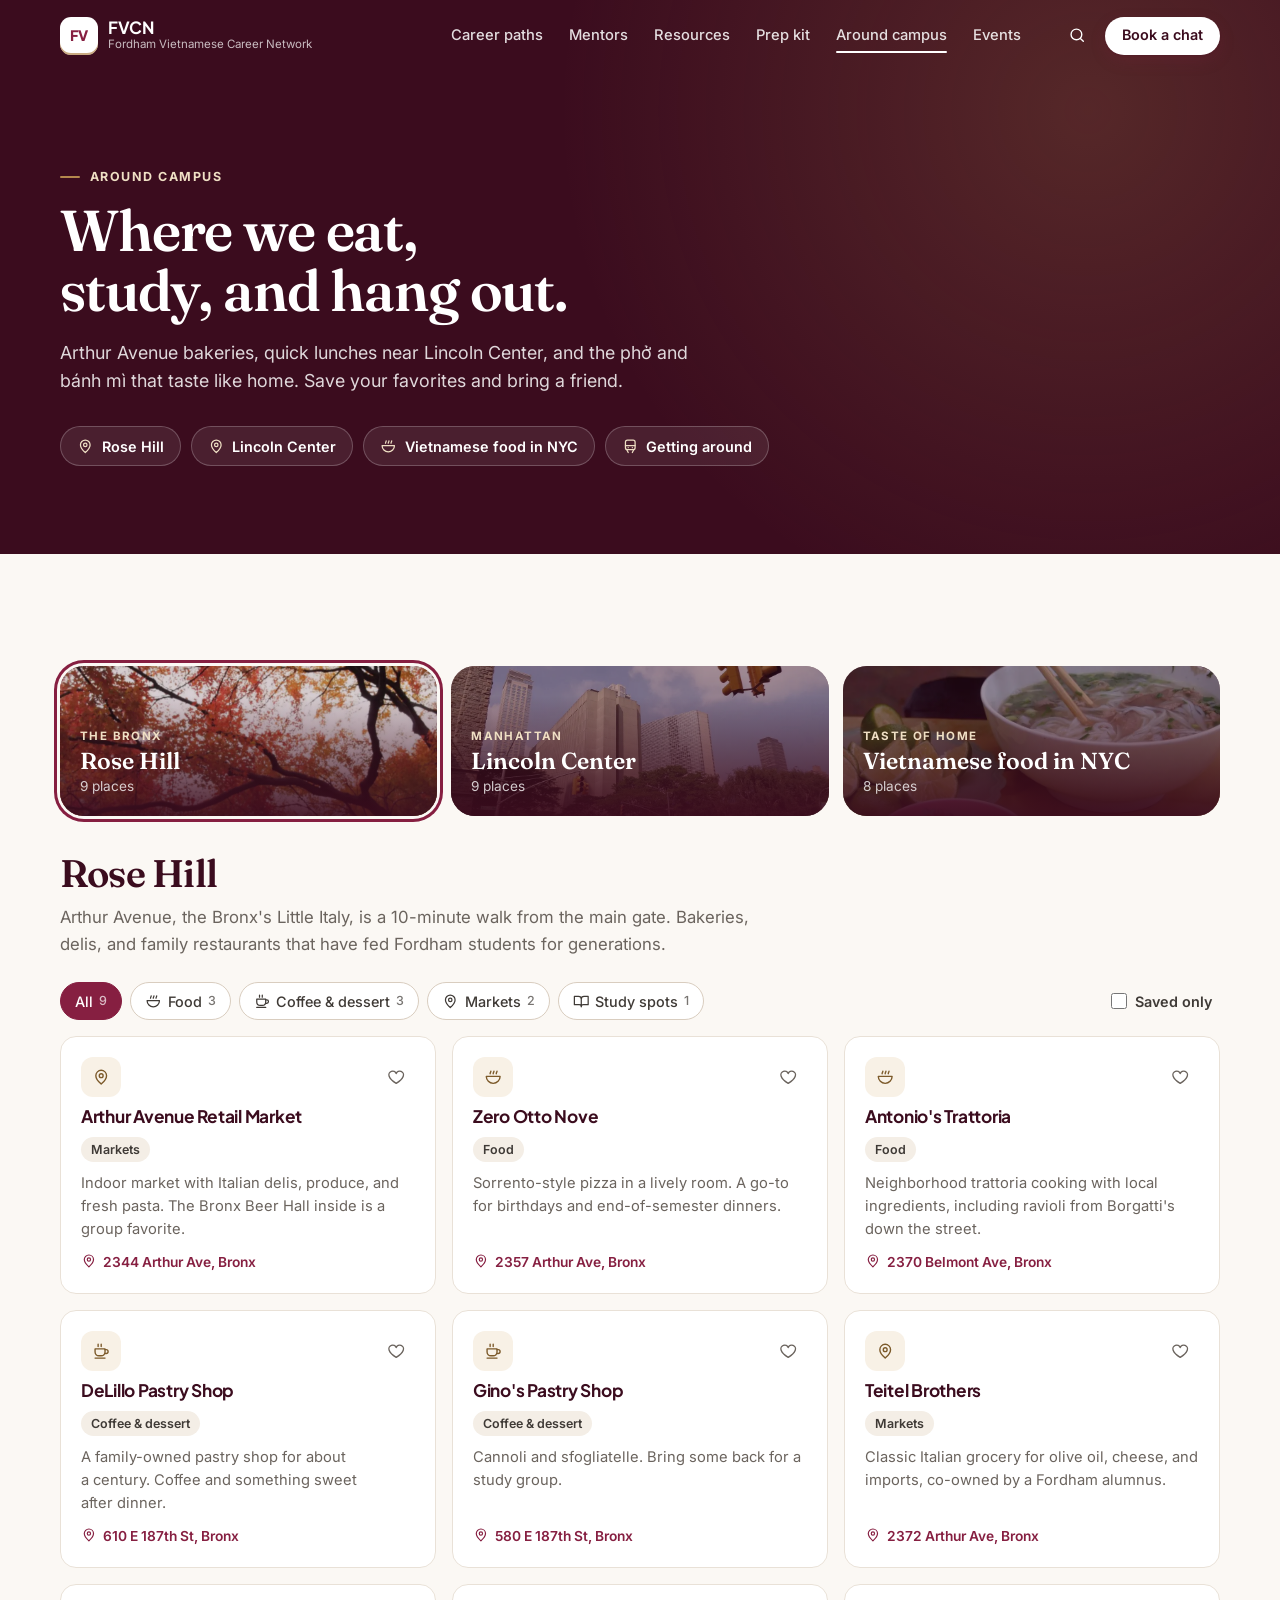
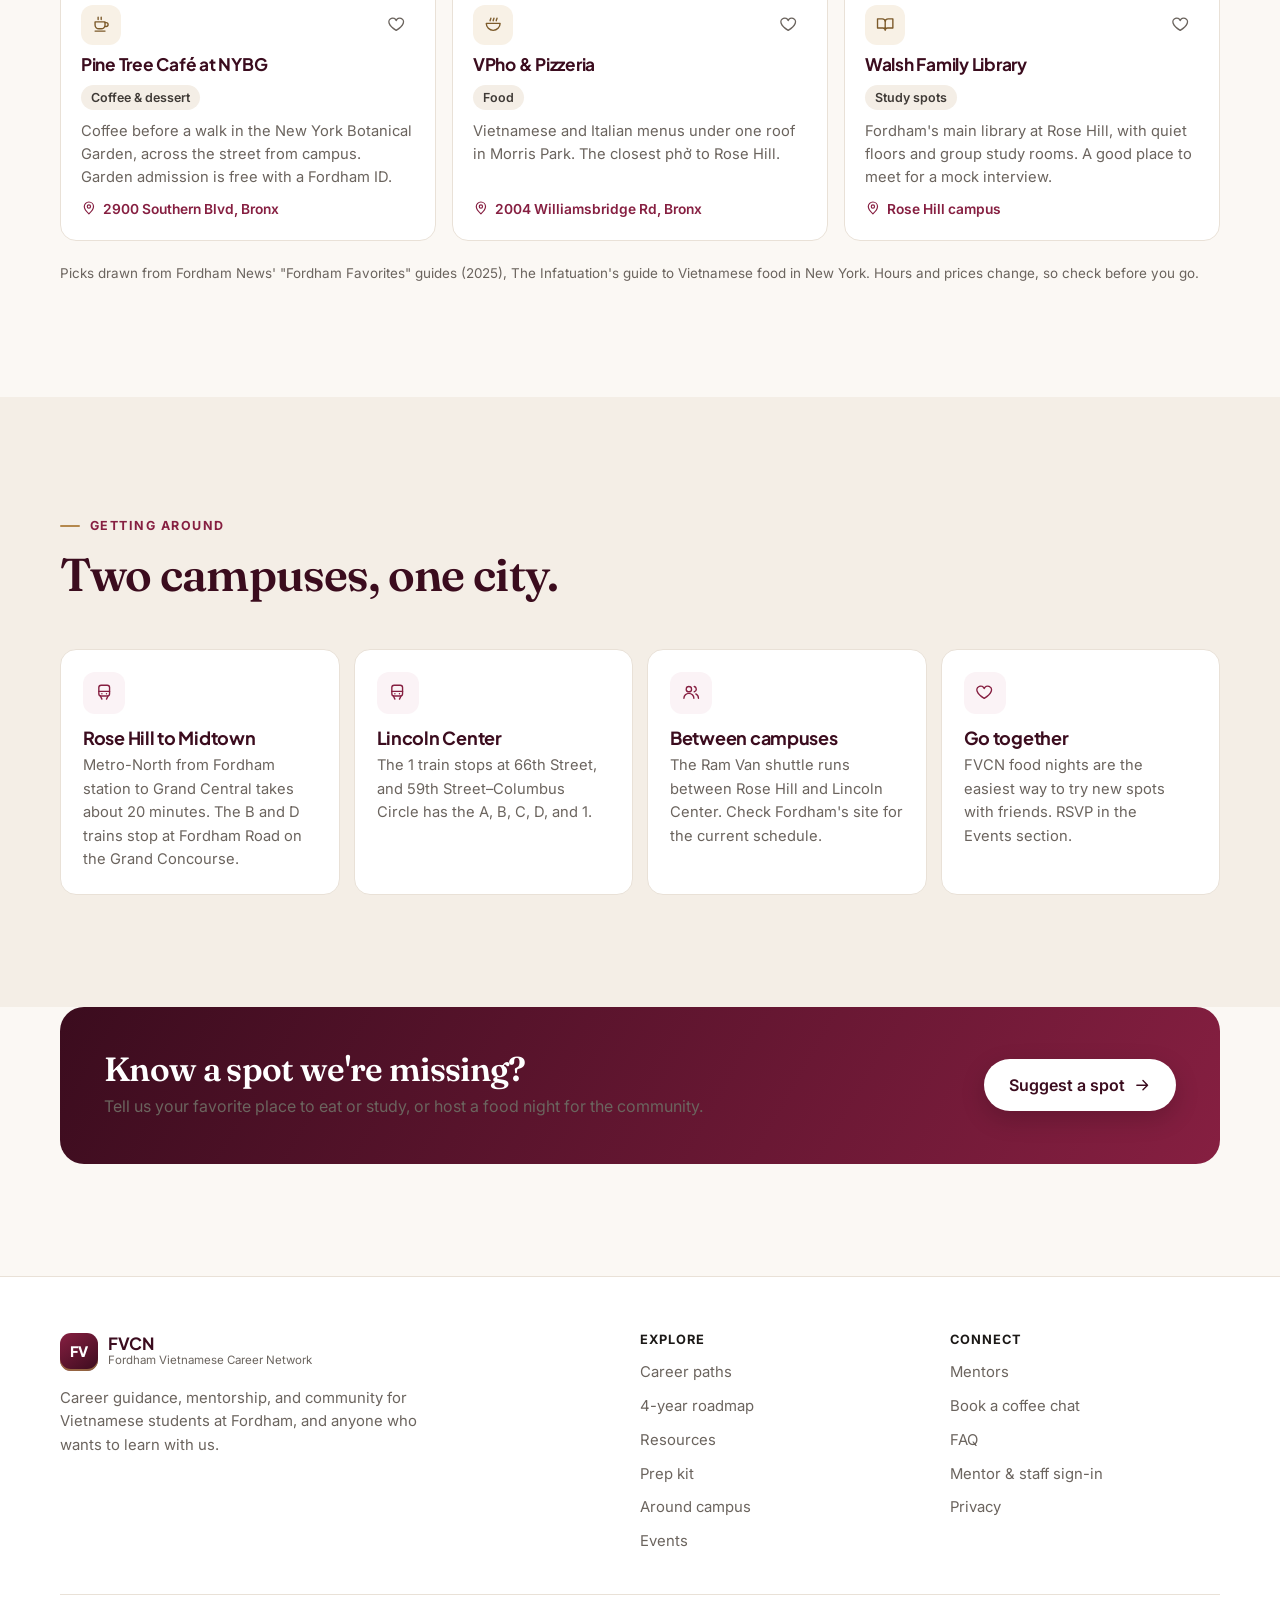
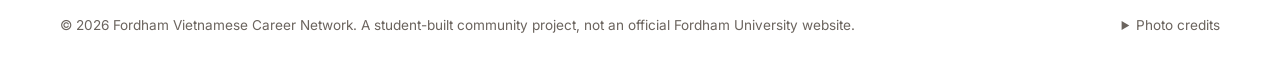
==== commit 33250f20: "Add site-wide search across every page - Ctrl+K, "/", or the new header button opens a search palett" ====
--- a/campus.html
+++ b/campus.html
@@ -102,6 +102,9 @@
       </div>
 
       <div class="nav-actions">
+        <button class="nav-search" type="button" data-open-search aria-label="Search FVCN (Ctrl+K)">
+          <svg class="icon" aria-hidden="true"><use href="#i-search"></use></svg>
+        </button>
         <a href="index.html#booking" class="btn btn-primary btn-sm nav-cta">Book a chat</a>
         <button class="nav-toggle" id="navToggle" type="button" aria-label="Open menu" aria-expanded="false" aria-controls="navLinks">
           <svg class="icon" aria-hidden="true"><use href="#i-menu"></use></svg>
@@ -222,5 +225,6 @@
   <script src="js/data.js"></script>
   <script src="js/campus-data.js"></script>
   <script src="js/campus.js"></script>
+  <script src="js/search.js"></script>
 </body>
 </html>
--- a/css/style.css
+++ b/css/style.css
@@ -3758,3 +3758,347 @@
 .campus-link:hover .icon {
   transform: translateX(3px);
 }
+
+/* ==========================================================================
+   Find your path quiz
+   ========================================================================== */
+.quiz-launch {
+  display: inline-flex;
+  align-items: center;
+  gap: 12px;
+  margin-top: 20px;
+  padding: 12px 18px;
+  border: 1px solid var(--maroon-100);
+  border-radius: 999px;
+  background: var(--surface);
+  color: var(--ink-2);
+  font-size: 0.95rem;
+  text-align: left;
+  box-shadow: var(--shadow-sm);
+  transition: border-color 0.2s, box-shadow 0.2s;
+}
+
+.quiz-launch:hover {
+  border-color: var(--maroon);
+  box-shadow: var(--shadow);
+}
+
+.quiz-launch strong {
+  color: var(--maroon-900);
+}
+
+.quiz-launch .icon {
+  color: var(--maroon);
+}
+
+.quiz-dialog .dialog-head h2 {
+  font-size: clamp(1.35rem, 2.6vw, 1.6rem);
+}
+
+.quiz-progress {
+  height: 6px;
+  margin-bottom: 20px;
+  overflow: hidden;
+  border-radius: 999px;
+  background: var(--surface-2);
+}
+
+.quiz-progress span {
+  display: block;
+  height: 100%;
+  border-radius: inherit;
+  background: linear-gradient(90deg, var(--maroon), var(--gold));
+  transition: width 0.35s var(--ease);
+}
+
+.quiz-options {
+  display: grid;
+  gap: 10px;
+}
+
+.quiz-option {
+  display: flex;
+  align-items: center;
+  gap: 14px;
+  padding: 14px 16px;
+  border: 1px solid var(--line-strong);
+  border-radius: 14px;
+  background: var(--surface);
+  color: var(--ink);
+  font-size: 0.97rem;
+  text-align: left;
+  transition: border-color 0.15s, background 0.15s, transform 0.15s;
+}
+
+.quiz-option:hover,
+.quiz-option:focus-visible {
+  border-color: var(--maroon);
+  background: var(--maroon-50);
+}
+
+.quiz-option:active {
+  transform: scale(0.99);
+}
+
+.quiz-option.is-picked {
+  border-color: var(--maroon);
+  background: var(--maroon-50);
+}
+
+.quiz-letter {
+  display: grid;
+  flex: none;
+  place-items: center;
+  width: 30px;
+  height: 30px;
+  border-radius: 9px;
+  background: var(--surface-2);
+  color: var(--maroon);
+  font-size: 0.85rem;
+  font-weight: 700;
+}
+
+.quiz-back {
+  margin-top: 14px;
+}
+
+.quiz-result {
+  display: grid;
+  gap: 14px;
+}
+
+.quiz-result-icon {
+  display: grid;
+  place-items: center;
+  width: 52px;
+  height: 52px;
+  border-radius: 16px;
+  background: var(--maroon);
+  color: white;
+}
+
+.quiz-result-icon .icon {
+  width: 26px;
+  height: 26px;
+}
+
+.quiz-second {
+  padding: 10px 14px;
+  border-radius: 12px;
+  background: var(--gold-50);
+  color: #5f4520;
+  font-size: 0.92rem;
+}
+
+.quiz-mentors h3 {
+  margin-bottom: 10px;
+  font-size: 0.95rem;
+}
+
+.quiz-mentors ul {
+  display: grid;
+  gap: 8px;
+}
+
+.quiz-mentors li {
+  display: flex;
+  align-items: center;
+  gap: 12px;
+  font-size: 0.88rem;
+}
+
+.quiz-mentors .avatar {
+  width: 38px;
+  height: 38px;
+  font-size: 0.8rem;
+}
+
+.quiz-mentors li strong {
+  display: block;
+  color: var(--ink);
+}
+
+.quiz-note {
+  color: var(--muted);
+  font-size: 0.85rem;
+}
+
+.quiz-actions {
+  display: flex;
+  flex-wrap: wrap;
+  gap: 10px;
+}
+
+/* ==========================================================================
+   Site search
+   ========================================================================== */
+.nav-search {
+  display: grid;
+  place-items: center;
+  width: 40px;
+  height: 40px;
+  border-radius: 10px;
+  color: var(--maroon-900);
+  transition: background 0.2s;
+}
+
+.nav-search:hover {
+  background: var(--maroon-50);
+}
+
+.site-header:not(.is-scrolled) .nav-search {
+  color: white;
+}
+
+.site-header:not(.is-scrolled) .nav-search:hover {
+  background: rgba(255, 255, 255, 0.14);
+}
+
+.search-dialog {
+  width: min(640px, calc(100% - 32px));
+  max-height: min(560px, calc(100vh - 120px));
+  margin: 10vh auto auto;
+  padding: 0;
+  overflow: hidden;
+  border: 0;
+  border-radius: var(--radius-lg);
+  background: var(--surface);
+  color: var(--ink);
+  box-shadow: var(--shadow-lg);
+}
+
+.search-dialog[open] {
+  display: flex;
+  flex-direction: column;
+  animation: dialogIn 0.2s var(--ease);
+}
+
+.search-dialog::backdrop {
+  background: rgba(28, 10, 18, 0.5);
+  backdrop-filter: blur(4px);
+}
+
+.search-box {
+  display: flex;
+  align-items: center;
+  gap: 12px;
+  padding: 16px 20px;
+  border-bottom: 1px solid var(--line);
+}
+
+.search-box .icon {
+  color: var(--maroon);
+  width: 20px;
+  height: 20px;
+}
+
+.search-box input {
+  flex: 1;
+  min-width: 0;
+  border: 0;
+  background: none;
+  font-size: 1.05rem;
+  outline: none;
+}
+
+.search-dialog kbd {
+  padding: 2px 7px;
+  border: 1px solid var(--line-strong);
+  border-bottom-width: 2px;
+  border-radius: 6px;
+  background: var(--surface-2);
+  color: var(--muted);
+  font-family: var(--font-body);
+  font-size: 0.72rem;
+  font-weight: 600;
+}
+
+.search-results {
+  flex: 1;
+  overflow-y: auto;
+  padding: 8px;
+}
+
+.search-result {
+  display: flex;
+  align-items: center;
+  gap: 14px;
+  padding: 11px 12px;
+  border-radius: 12px;
+  cursor: pointer;
+}
+
+.search-result[aria-selected="true"] {
+  background: var(--maroon-50);
+}
+
+.search-result > .icon {
+  margin-left: auto;
+  color: var(--muted);
+}
+
+.search-result[aria-selected="true"] > .icon {
+  color: var(--maroon);
+}
+
+.search-kind {
+  flex: none;
+  width: 116px;
+  color: var(--muted);
+  font-size: 0.72rem;
+  font-weight: 700;
+  letter-spacing: 0.06em;
+  text-transform: uppercase;
+}
+
+.search-text {
+  display: grid;
+  min-width: 0;
+}
+
+.search-text strong {
+  overflow: hidden;
+  color: var(--ink);
+  font-size: 0.95rem;
+  text-overflow: ellipsis;
+  white-space: nowrap;
+}
+
+.search-text small {
+  overflow: hidden;
+  color: var(--muted);
+  font-size: 0.82rem;
+  text-overflow: ellipsis;
+  white-space: nowrap;
+}
+
+.search-empty {
+  padding: 24px 16px;
+  color: var(--muted);
+  text-align: center;
+}
+
+.search-hint {
+  display: flex;
+  flex-wrap: wrap;
+  align-items: center;
+  gap: 6px;
+  padding: 10px 20px;
+  border-top: 1px solid var(--line);
+  color: var(--muted);
+  font-size: 0.78rem;
+}
+
+@media (max-width: 680px) {
+  .search-dialog {
+    margin-top: 16px;
+  }
+
+  .search-kind {
+    display: none;
+  }
+
+  .search-hint {
+    display: none;
+  }
+}
